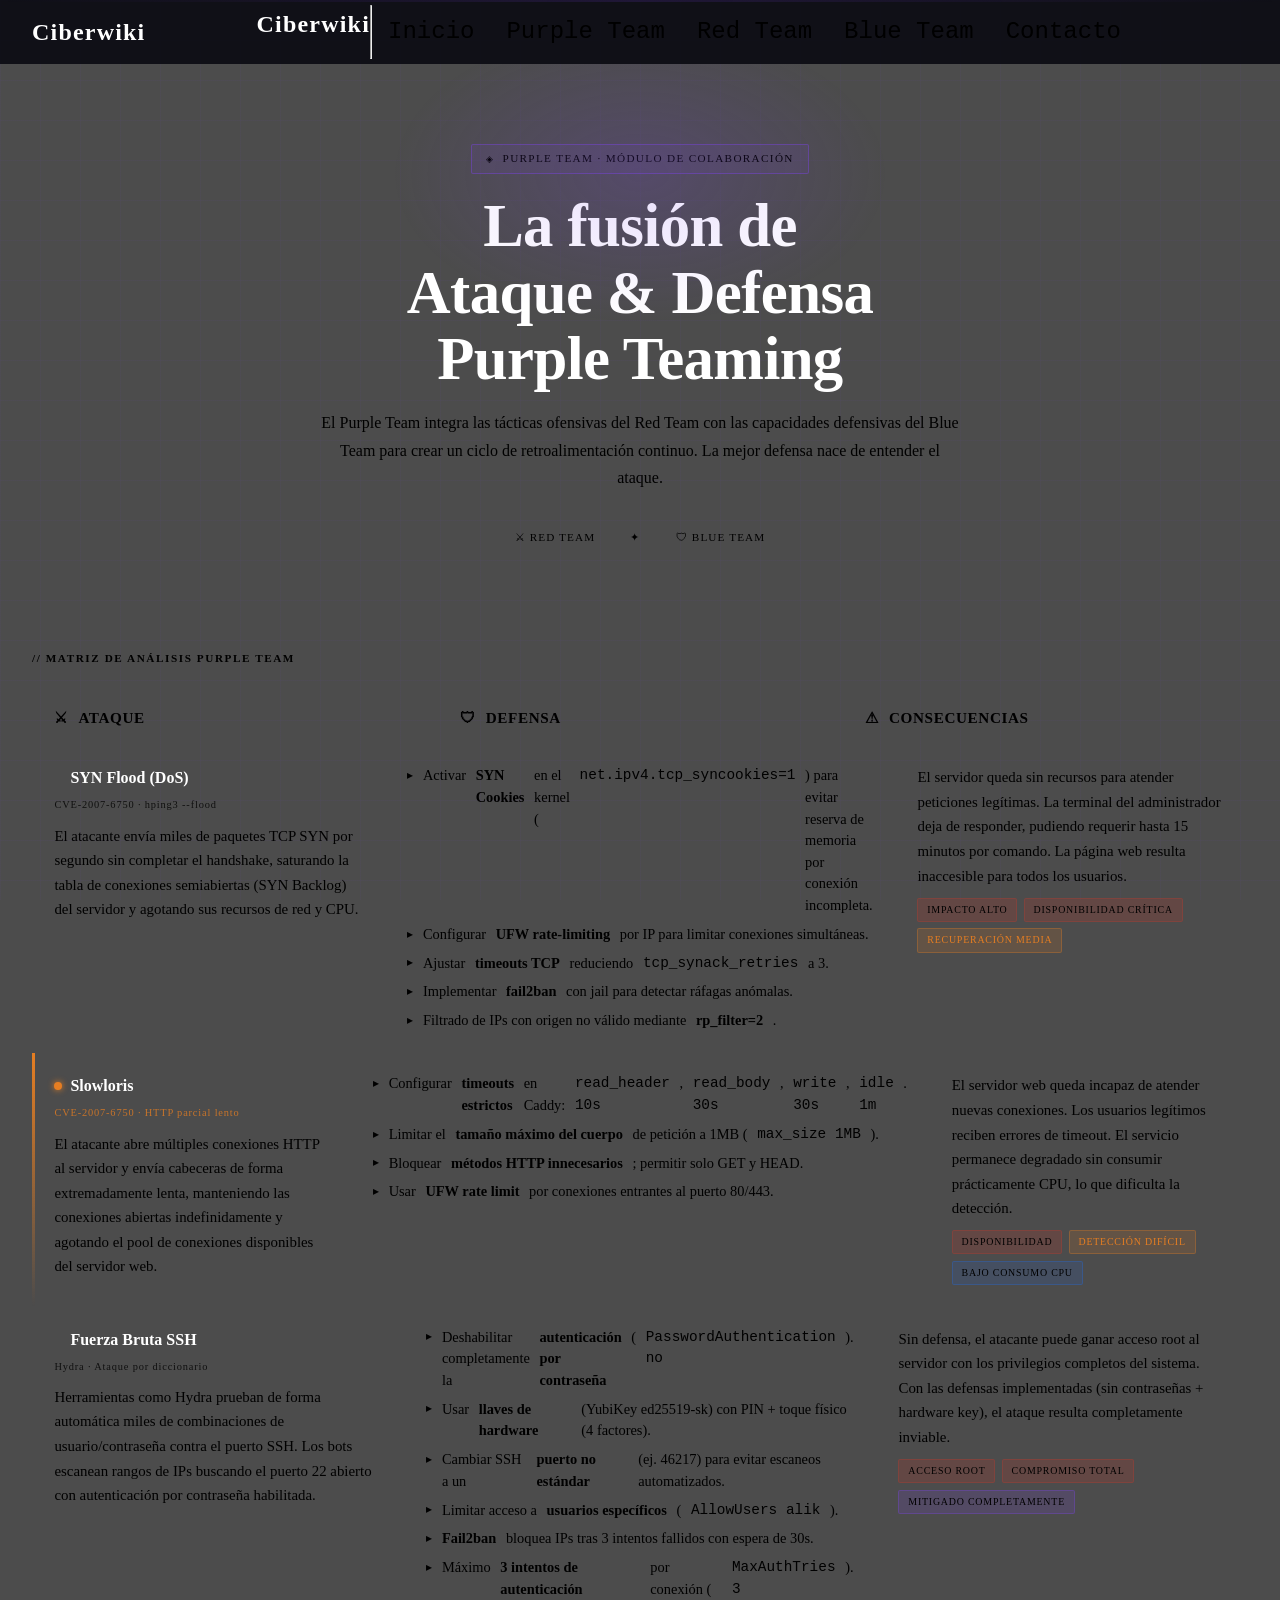
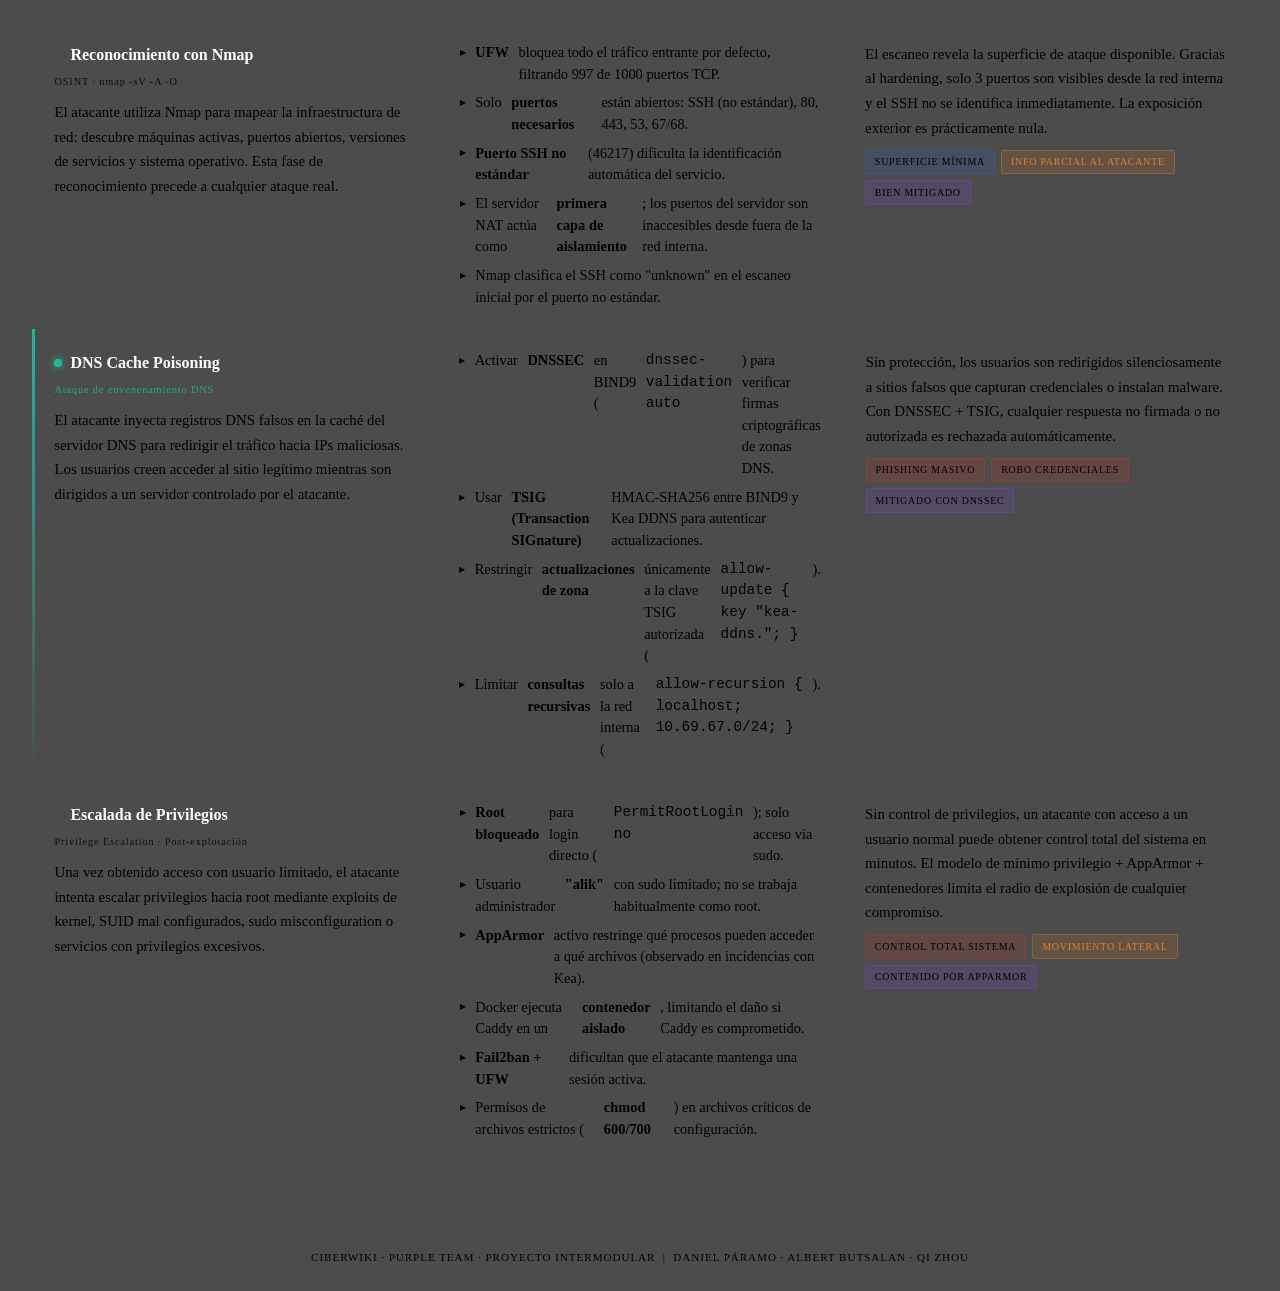
==== indice_purpleteam/index.html @ d5205fbb "Version_1_morado" ====
<!DOCTYPE html>
<html lang="en">
<head>
    <meta charset="UTF-8">
    <meta name="viewport" content="width=device-width, initial-scale=1.0">
    <link rel="stylesheet" href="stylesheet.css"> 
    <title>Purple Team</title>
</head>
<body>
 
<div class="scanline"></div>
 
<!-- HEADER -->
<header>
  <a href="#" class="logo">Ciber<span>wiki</span></a>
  <nav>
            <a href="indice2.html" class="logo">Ciberwiki</a>
            <hr>
            <ul class="navegador">
                <li class="nav"><a href="../index.html">Inicio</a></li>
                <li class="nav"><a href="../indice_purpleteam/index.html">Purple Team</a></li>
                <li class="nav"><a href="../indice_redteam/index.html">Red Team</a></li>
                <li class="nav"><a href="../indice_blueteam/indice2.html">Blue Team</a></li>
                <li class="nav"><a href="../información/index.html">Contacto</a></li>
            </ul>
        </nav>
</header>
 
<!-- HERO -->
<div class="hero">
  <div class="badge">Purple Team · Módulo de colaboración</div>
  <h1>
    La fusión de<br>
    <span class="red">Ataque</span> &amp; <span class="blue">Defensa</span><br>
    <span class="purp">Purple Teaming</span>
  </h1>
  <p class="hero-desc">
    El Purple Team integra las tácticas ofensivas del Red Team con las capacidades defensivas del Blue Team para crear un ciclo de retroalimentación continuo. La mejor defensa nace de entender el ataque.
  </p>
  <div class="fusion-bar">
    <div class="seg r">⚔ Red Team</div>
    <div class="seg plus">✦</div>
    <div class="seg b">🛡 Blue Team</div>
  </div>
</div>
 
<!-- SECTION HEAD -->
<div class="section-head">
  <h2>// Matriz de análisis Purple Team</h2>
</div>
 
<!-- TABLE -->
<div class="table-wrap">
 
  <!-- Column headers -->
  <div class="col-headers">
    <div class="col-h attack"><span class="icon">⚔</span> Ataque</div>
    <div class="col-h defense"><span class="icon">🛡</span> Defensa</div>
    <div class="col-h consq"><span class="icon">⚠</span> Consecuencias</div>
  </div>
 
  <div class="attack-block">
 
    <!-- ROW 1: SYN Flood / DoS -->
    <div class="attack-row row-1">
      <div class="cell attack-cell">
        <div class="cell-label">⚔ Ataque</div>
        <div class="attack-name"><span class="dot"></span> SYN Flood (DoS)</div>
        <div class="attack-sub">CVE-2007-6750 · hping3 --flood</div>
        <p>El atacante envía miles de paquetes TCP SYN por segundo sin completar el handshake, saturando la tabla de conexiones semiabiertas (SYN Backlog) del servidor y agotando sus recursos de red y CPU.</p>
      </div>
      <div class="cell defense-cell">
        <div class="cell-label">🛡 Defensa</div>
        <ul class="def-list">
          <li>Activar <strong>SYN Cookies</strong> en el kernel (<code>net.ipv4.tcp_syncookies=1</code>) para evitar reserva de memoria por conexión incompleta.</li>
          <li>Configurar <strong>UFW rate-limiting</strong> por IP para limitar conexiones simultáneas.</li>
          <li>Ajustar <strong>timeouts TCP</strong> reduciendo <code>tcp_synack_retries</code> a 3.</li>
          <li>Implementar <strong>fail2ban</strong> con jail para detectar ráfagas anómalas.</li>
          <li>Filtrado de IPs con origen no válido mediante <strong>rp_filter=2</strong>.</li>
        </ul>
      </div>
      <div class="cell consq-cell">
        <div class="cell-label">⚠ Consecuencias</div>
        <p>El servidor queda sin recursos para atender peticiones legítimas. La terminal del administrador deja de responder, pudiendo requerir hasta 15 minutos por comando. La página web resulta inaccesible para todos los usuarios.</p>
        <div class="tags">
          <span class="tag high">Impacto alto</span>
          <span class="tag high">Disponibilidad crítica</span>
          <span class="tag med">Recuperación media</span>
        </div>
      </div>
    </div>
 
    <!-- ROW 2: Slowloris -->
    <div class="attack-row row-2">
      <div class="cell attack-cell">
        <div class="cell-label">⚔ Ataque</div>
        <div class="attack-name"><span class="dot"></span> Slowloris</div>
        <div class="attack-sub">CVE-2007-6750 · HTTP parcial lento</div>
        <p>El atacante abre múltiples conexiones HTTP al servidor y envía cabeceras de forma extremadamente lenta, manteniendo las conexiones abiertas indefinidamente y agotando el pool de conexiones disponibles del servidor web.</p>
      </div>
      <div class="cell defense-cell">
        <div class="cell-label">🛡 Defensa</div>
        <ul class="def-list">
          <li>Configurar <strong>timeouts estrictos</strong> en Caddy: <code>read_header 10s</code>, <code>read_body 30s</code>, <code>write 30s</code>, <code>idle 1m</code>.</li>
          <li>Limitar el <strong>tamaño máximo del cuerpo</strong> de petición a 1MB (<code>max_size 1MB</code>).</li>
          <li>Bloquear <strong>métodos HTTP innecesarios</strong>; permitir solo GET y HEAD.</li>
          <li>Usar <strong>UFW rate limit</strong> por conexiones entrantes al puerto 80/443.</li>
        </ul>
      </div>
      <div class="cell consq-cell">
        <div class="cell-label">⚠ Consecuencias</div>
        <p>El servidor web queda incapaz de atender nuevas conexiones. Los usuarios legítimos reciben errores de timeout. El servicio permanece degradado sin consumir prácticamente CPU, lo que dificulta la detección.</p>
        <div class="tags">
          <span class="tag high">Disponibilidad</span>
          <span class="tag med">Detección difícil</span>
          <span class="tag low">Bajo consumo CPU</span>
        </div>
      </div>
    </div>
 
    <!-- ROW 3: Fuerza Bruta SSH -->
    <div class="attack-row row-3">
      <div class="cell attack-cell">
        <div class="cell-label">⚔ Ataque</div>
        <div class="attack-name"><span class="dot"></span> Fuerza Bruta SSH</div>
        <div class="attack-sub">Hydra · Ataque por diccionario</div>
        <p>Herramientas como Hydra prueban de forma automática miles de combinaciones de usuario/contraseña contra el puerto SSH. Los bots escanean rangos de IPs buscando el puerto 22 abierto con autenticación por contraseña habilitada.</p>
      </div>
      <div class="cell defense-cell">
        <div class="cell-label">🛡 Defensa</div>
        <ul class="def-list">
          <li>Deshabilitar completamente la <strong>autenticación por contraseña</strong> (<code>PasswordAuthentication no</code>).</li>
          <li>Usar <strong>llaves de hardware</strong> (YubiKey ed25519-sk) con PIN + toque físico (4 factores).</li>
          <li>Cambiar SSH a un <strong>puerto no estándar</strong> (ej. 46217) para evitar escaneos automatizados.</li>
          <li>Limitar acceso a <strong>usuarios específicos</strong> (<code>AllowUsers alik</code>).</li>
          <li><strong>Fail2ban</strong> bloquea IPs tras 3 intentos fallidos con espera de 30s.</li>
          <li>Máximo <strong>3 intentos de autenticación</strong> por conexión (<code>MaxAuthTries 3</code>).</li>
        </ul>
      </div>
      <div class="cell consq-cell">
        <div class="cell-label">⚠ Consecuencias</div>
        <p>Sin defensa, el atacante puede ganar acceso root al servidor con los privilegios completos del sistema. Con las defensas implementadas (sin contraseñas + hardware key), el ataque resulta completamente inviable.</p>
        <div class="tags">
          <span class="tag high">Acceso root</span>
          <span class="tag high">Compromiso total</span>
          <span class="tag purple">Mitigado completamente</span>
        </div>
      </div>
    </div>
 
    <!-- ROW 4: Escaneo de puertos / Reconocimiento -->
    <div class="attack-row row-4">
      <div class="cell attack-cell">
        <div class="cell-label">⚔ Ataque</div>
        <div class="attack-name"><span class="dot"></span> Reconocimiento con Nmap</div>
        <div class="attack-sub">OSINT · nmap -sV -A -O</div>
        <p>El atacante utiliza Nmap para mapear la infraestructura de red: descubre máquinas activas, puertos abiertos, versiones de servicios y sistema operativo. Esta fase de reconocimiento precede a cualquier ataque real.</p>
      </div>
      <div class="cell defense-cell">
        <div class="cell-label">🛡 Defensa</div>
        <ul class="def-list">
          <li><strong>UFW</strong> bloquea todo el tráfico entrante por defecto, filtrando 997 de 1000 puertos TCP.</li>
          <li>Solo <strong>puertos necesarios</strong> están abiertos: SSH (no estándar), 80, 443, 53, 67/68.</li>
          <li><strong>Puerto SSH no estándar</strong> (46217) dificulta la identificación automática del servicio.</li>
          <li>El servidor NAT actúa como <strong>primera capa de aislamiento</strong>; los puertos del servidor son inaccesibles desde fuera de la red interna.</li>
          <li>Nmap clasifica el SSH como "unknown" en el escaneo inicial por el puerto no estándar.</li>
        </ul>
      </div>
      <div class="cell consq-cell">
        <div class="cell-label">⚠ Consecuencias</div>
        <p>El escaneo revela la superficie de ataque disponible. Gracias al hardening, solo 3 puertos son visibles desde la red interna y el SSH no se identifica inmediatamente. La exposición exterior es prácticamente nula.</p>
        <div class="tags">
          <span class="tag low">Superficie mínima</span>
          <span class="tag med">Info parcial al atacante</span>
          <span class="tag purple">Bien mitigado</span>
        </div>
      </div>
    </div>
 
    <!-- ROW 5: DNS Cache Poisoning -->
    <div class="attack-row row-5">
      <div class="cell attack-cell">
        <div class="cell-label">⚔ Ataque</div>
        <div class="attack-name"><span class="dot"></span> DNS Cache Poisoning</div>
        <div class="attack-sub">Ataque de envenenamiento DNS</div>
        <p>El atacante inyecta registros DNS falsos en la caché del servidor DNS para redirigir el tráfico hacia IPs maliciosas. Los usuarios creen acceder al sitio legítimo mientras son dirigidos a un servidor controlado por el atacante.</p>
      </div>
      <div class="cell defense-cell">
        <div class="cell-label">🛡 Defensa</div>
        <ul class="def-list">
          <li>Activar <strong>DNSSEC</strong> en BIND9 (<code>dnssec-validation auto</code>) para verificar firmas criptográficas de zonas DNS.</li>
          <li>Usar <strong>TSIG (Transaction SIGnature)</strong> HMAC-SHA256 entre BIND9 y Kea DDNS para autenticar actualizaciones.</li>
          <li>Restringir <strong>actualizaciones de zona</strong> únicamente a la clave TSIG autorizada (<code>allow-update { key "kea-ddns."; }</code>).</li>
          <li>Limitar <strong>consultas recursivas</strong> solo a la red interna (<code>allow-recursion { localhost; 10.69.67.0/24; }</code>).</li>
        </ul>
      </div>
      <div class="cell consq-cell">
        <div class="cell-label">⚠ Consecuencias</div>
        <p>Sin protección, los usuarios son redirigidos silenciosamente a sitios falsos que capturan credenciales o instalan malware. Con DNSSEC + TSIG, cualquier respuesta no firmada o no autorizada es rechazada automáticamente.</p>
        <div class="tags">
          <span class="tag high">Phishing masivo</span>
          <span class="tag high">Robo credenciales</span>
          <span class="tag purple">Mitigado con DNSSEC</span>
        </div>
      </div>
    </div>
 
    <!-- ROW 6: Escalada de privilegios -->
    <div class="attack-row row-6">
      <div class="cell attack-cell">
        <div class="cell-label">⚔ Ataque</div>
        <div class="attack-name"><span class="dot"></span> Escalada de Privilegios</div>
        <div class="attack-sub">Privilege Escalation · Post-explotación</div>
        <p>Una vez obtenido acceso con usuario limitado, el atacante intenta escalar privilegios hacia root mediante exploits de kernel, SUID mal configurados, sudo misconfiguration o servicios con privilegios excesivos.</p>
      </div>
      <div class="cell defense-cell">
        <div class="cell-label">🛡 Defensa</div>
        <ul class="def-list">
          <li><strong>Root bloqueado</strong> para login directo (<code>PermitRootLogin no</code>); solo acceso vía sudo.</li>
          <li>Usuario administrador <strong>"alik"</strong> con sudo limitado; no se trabaja habitualmente como root.</li>
          <li><strong>AppArmor</strong> activo restringe qué procesos pueden acceder a qué archivos (observado en incidencias con Kea).</li>
          <li>Docker ejecuta Caddy en un <strong>contenedor aislado</strong>, limitando el daño si Caddy es comprometido.</li>
          <li><strong>Fail2ban + UFW</strong> dificultan que el atacante mantenga una sesión activa.</li>
          <li>Permisos de archivos estrictos (<strong>chmod 600/700</strong>) en archivos críticos de configuración.</li>
        </ul>
      </div>
      <div class="cell consq-cell">
        <div class="cell-label">⚠ Consecuencias</div>
        <p>Sin control de privilegios, un atacante con acceso a un usuario normal puede obtener control total del sistema en minutos. El modelo de mínimo privilegio + AppArmor + contenedores limita el radio de explosión de cualquier compromiso.</p>
        <div class="tags">
          <span class="tag high">Control total sistema</span>
          <span class="tag med">Movimiento lateral</span>
          <span class="tag purple">Contenido por AppArmor</span>
        </div>
      </div>
    </div>
 
  </div><!-- /.attack-block -->
</div><!-- /.table-wrap -->
 

<!-- FOOTER -->
<footer>
  <span>CiberWiki</span> · Purple Team · Proyecto Intermodular &nbsp;|&nbsp; Daniel Páramo · Albert Butsalan · Qi Zhou
</footer>
 
</body>
</html>
---- indice_purpleteam/stylesheet.css ----
*, *::before, *::after { box-sizing: border-box; margin: 0; padding: 0; }
 
  body {
    background: rgba(0, 0, 0, 0.7);
    color: var(--text);
    font-family: var(--body);
    font-size: 15px;
    line-height: 1.6;
    min-height: 100vh;
    overflow-x: hidden;
  }
 
  /* ── GRID BACKGROUND ── */
  body::before {
    content: '';
    position: fixed;
    inset: 0;
    background-image:
      linear-gradient(rgba(126,67,239,0.04) 1px, transparent 1px),
      linear-gradient(90deg, rgba(126,67,239,0.04) 1px, transparent 1px);
    background-size: 40px 40px;
    pointer-events: none;
    z-index: 0;
  }
 
  /* ── HEADER ── */
  header {
    position: relative;
    z-index: 10;
    padding: 0 2rem;
    background: rgba(10,10,18,0.9);
    border-bottom: 1px solid var(--border);
    display: flex;
    align-items: center;
    justify-content: space-between;
    height: 64px;
  }
  .logo {
    font-family: var(--title);
    font-weight: 900;
    font-size: 1.5rem;
    letter-spacing: 0.05em;
    color: #fff;
    text-decoration: none;
  }
  .logo span { color: var(--purple); }

  .hero {
    position: relative;
    z-index: 1;
    text-align: center;
    padding: 5rem 2rem 3rem;
    overflow: hidden;
  }
  .hero::before {
    content: '';
    position: absolute;
    top: -40px; left: 50%;
    transform: translateX(-50%);
    width: 500px; height: 300px;
    background: radial-gradient(ellipse, rgba(126,67,239,0.18) 0%, transparent 70%);
    pointer-events: none;
  }
  .badge {
    display: inline-flex;
    align-items: center;
    gap: .5rem;
    font-family: var(--mono);
    font-size: 0.7rem;
    letter-spacing: .12em;
    color: var(--purple-light);
    border: 1px solid rgba(126,67,239,0.4);
    background: rgba(126,67,239,0.08);
    padding: .3rem .9rem;
    border-radius: 2px;
    margin-bottom: 1.2rem;
    text-transform: uppercase;
  }
  .badge::before { content: '◈'; font-size: .8em; }
  nav {
    display: flex;
    justify-content: space-between;
    padding: 1rem 2rem;
    max-width: 1200px;
    margin: 0 auto;
}

.nav {
    padding: 0.5rem 1rem;
    border-radius: 8px;
    transition: all 0.3s ease;
}
.nav a {
    font-family: "Anonymous Pro", monospace;
}

.nav:hover {
    background: rgba(101, 101, 255, 0.1);
    transform: translateY(-2px);
    box-shadow: 0 4px 12px rgba(62, 48, 142, 0.2);
}
.navegador {
    display: flex;
    list-style: none;
}

.navegador a {
    text-decoration: none;
    color: rgb(0, 0, 0);
    font-size: 1.5rem;
    transition: all 0.3s ease;
    position: relative;
}

.navegador a::after {
    content: "";
    position: absolute;
    bottom: -5px;
    left: 0;
    width: 0;
    height: 2px;
    background: linear-gradient(90deg, rgb(102, 0, 255), #7a5cff);
    transition: width 0.3s ease;
}

.navegador a:hover::after {
    width: 100%;
}

.navegador a:hover {
    color: rgb(102, 0, 255);
}

  h1 {
    font-family: var(--title);
    font-weight: 900;
    font-size: clamp(2.2rem, 5vw, 3.8rem);
    line-height: 1.1;
    letter-spacing: -0.01em;
    color: #fff;
    margin-bottom: 1rem;
  }

  .hero-desc {
    max-width: 640px;
    margin: 0 auto 2rem;
    color: var(--text-dim);
    font-size: 1rem;
    line-height: 1.7;
  }

  .fusion-bar {
    display: inline-flex;
    align-items: center;
    gap: 0;
    border-radius: 4px;
    overflow: hidden;
    border: 1px solid var(--border);
    margin-bottom: 3rem;
  }
  .fusion-bar .seg {
    padding: .4rem 1.1rem;
    font-family: var(--mono);
    font-size: .7rem;
    letter-spacing: .1em;
    text-transform: uppercase;
  }

  .section-head {
    position: relative;
    z-index: 1;
    max-width: 1300px;
    margin: 0 auto 1.5rem;
    padding: 0 2rem;
    display: flex;
    align-items: center;
    gap: 1rem;
  }
  .section-head h2 {
    font-family: var(--mono);
    font-size: .7rem;
    letter-spacing: .14em;
    text-transform: uppercase;
    color: var(--purple-light);
  }
  .section-head::after {
    content: '';
    flex: 1;
    height: 1px;
    background: var(--border);
  }
 

  .table-wrap {
    position: relative;
    z-index: 1;
    max-width: 1300px;
    margin: 0 auto 4rem;
    padding: 0 2rem;
  }
 
  .col-headers {
    display: grid;
    grid-template-columns: 1fr 1fr 1fr;
    gap: 0;
    margin-bottom: 0;
    border-radius: 6px 6px 0 0;
    overflow: hidden;
    border: 1px solid var(--border);
    border-bottom: none;
  }
  .col-h {
    padding: .9rem 1.4rem;
    display: flex;
    align-items: center;
    gap: .65rem;
    font-family: var(--title);
    font-weight: 700;
    font-size: .95rem;
    letter-spacing: .04em;
    text-transform: uppercase;
  }

  .attack-block {
    border: 1px solid var(--border);
    border-radius: 0 0 6px 6px;
    overflow: hidden;
  }
  .attack-row {
    display: grid;
    grid-template-columns: 1fr 1fr 1fr;
    gap: 0;
    border-bottom: 1px solid var(--border);
    transition: background .2s;
    position: relative;
  }
  .attack-row:last-child { border-bottom: none; }
  .attack-row:hover { background: rgba(126,67,239,0.05); }
  .attack-row::before {
    content: '';
    position: absolute;
    left: 0; top: 0; bottom: 0;
    width: 3px;
  }
  .attack-row.row-1::before { background: linear-gradient(to bottom, var(--red-glow), transparent); }
  .attack-row.row-2::before { background: linear-gradient(to bottom, #e67e22, transparent); }
  .attack-row.row-3::before { background: linear-gradient(to bottom, var(--purple-light), transparent); }
  .attack-row.row-4::before { background: linear-gradient(to bottom, var(--blue-glow), transparent); }
  .attack-row.row-5::before { background: linear-gradient(to bottom, #1abc9c, transparent); }
  .attack-row.row-6::before { background: linear-gradient(to bottom, var(--red-glow), transparent); }
 
  .cell {
    padding: 1.3rem 1.4rem;
    border-right: 1px solid var(--border);
    vertical-align: top;
  }
  .cell:last-child { border-right: none; }
  .cell-label {
    font-family: var(--mono);
    font-size: .65rem;
    letter-spacing: .12em;
    text-transform: uppercase;
    margin-bottom: .5rem;
    display: none; /* shown on mobile */
  }
  .cell.attack-cell  .cell-label { color: var(--red-glow); }
  .cell.defense-cell .cell-label { color: var(--blue-glow); }
  .cell.consq-cell   .cell-label { color: var(--purple-light); }
 
  /* attack name tag */
  .attack-name {
    font-family: var(--title);
    font-weight: 700;
    font-size: 1rem;
    color: #fff;
    margin-bottom: .4rem;
    display: flex;
    align-items: center;
    gap: .5rem;
  }
  .attack-name .dot {
    width: 8px; height: 8px;
    border-radius: 50%;
    flex-shrink: 0;
  }
  .attack-cell  .dot { background: var(--red-glow); box-shadow: 0 0 6px var(--red-glow); }
  .attack-row.row-2 .attack-cell .dot { background: #e67e22; box-shadow: 0 0 6px #e67e22; }
  .attack-row.row-3 .attack-cell .dot { background: var(--purple-light); box-shadow: 0 0 6px var(--purple-light); }
  .attack-row.row-4 .attack-cell .dot { background: var(--blue-glow); box-shadow: 0 0 6px var(--blue-glow); }
  .attack-row.row-5 .attack-cell .dot { background: #1abc9c; box-shadow: 0 0 6px #1abc9c; }
  .attack-row.row-6 .attack-cell .dot { background: var(--red-glow); box-shadow: 0 0 6px var(--red-glow); }
 
  .attack-sub {
    font-family: var(--mono);
    font-size: .65rem;
    letter-spacing: .08em;
    color: var(--red-glow);
    margin-bottom: .6rem;
    opacity: .8;
  }
  .attack-row.row-2 .attack-sub { color: #e67e22; }
  .attack-row.row-3 .attack-sub { color: var(--purple-light); }
  .attack-row.row-4 .attack-sub { color: var(--blue-glow); }
  .attack-row.row-5 .attack-sub { color: #1abc9c; }
  .attack-row.row-6 .attack-sub { color: var(--red-glow); }
 
  .cell p { color: var(--text-dim); font-size: .93rem; line-height: 1.65; }
 
  /* defense items */
  .def-list { list-style: none; padding: 0; margin: 0; display: flex; flex-direction: column; gap: .45rem; }
  .def-list li {
    display: flex;
    align-items: flex-start;
    gap: .6rem;
    color: var(--text-dim);
    font-size: .9rem;
    line-height: 1.5;
  }
  .def-list li::before {
    content: '▸';
    color: var(--blue-glow);
    font-size: .8em;
    flex-shrink: 0;
    margin-top: .15em;
  }
 
  /* consequence tags */
  .tags { display: flex; flex-wrap: wrap; gap: .4rem; margin-top: .6rem; }
  .tag {
    font-family: var(--mono);
    font-size: .62rem;
    letter-spacing: .08em;
    padding: .2rem .55rem;
    border-radius: 2px;
    text-transform: uppercase;
  }
  .tag.high   { background: rgba(192,57,43,0.2); color: var(--red-glow); border: 1px solid rgba(192,57,43,0.3); }
  .tag.med    { background: rgba(230,126,34,0.15); color: #e67e22; border: 1px solid rgba(230,126,34,0.3); }
  .tag.low    { background: rgba(26,111,255,0.12); color: var(--blue-glow); border: 1px solid rgba(26,111,255,0.25); }
  .tag.purple { background: rgba(126,67,239,0.15); color: var(--purple-light); border: 1px solid rgba(126,67,239,0.3); }
 
  /* ── LEGEND ── */
  .legend {
    position: relative; z-index: 1;
    max-width: 1300px;
    margin: -2rem auto 4rem;
    padding: 0 2rem;
    display: flex;
    gap: 1.5rem;
    flex-wrap: wrap;
  }
  .leg-item { display: flex; align-items: center; gap: .5rem; font-family: var(--mono); font-size: .67rem; letter-spacing: .08em; color: var(--text-dim); text-transform: uppercase; }
  .leg-dot { width: 10px; height: 10px; border-radius: 50%; }
 
  /* ── FOOTER ── */
  footer {
    position: relative; z-index: 1;
    border-top: 1px solid var(--border);
    padding: 1.5rem 2rem;
    text-align: center;
    font-family: var(--mono);
    font-size: .7rem;
    letter-spacing: .08em;
    color: var(--text-dim);
    text-transform: uppercase;
  }
  footer span { color: var(--purple-light); }
 
  /* ── RESPONSIVE ── */
  @media (max-width: 800px) {
    .col-headers { display: none; }
    .col-h { display: none; }
    .attack-block { border-radius: 6px; }
    .attack-row {
      grid-template-columns: 1fr;
      gap: 0;
    }
    .cell {
      border-right: none;
      border-bottom: 1px solid var(--border);
      padding: 1rem 1.2rem;
    }
    .cell:last-child { border-bottom: none; }
    .cell-label { display: block; }
    nav { display: none; }
  }
 
  /* ── ANIMATIONS ── */
  @keyframes fadeUp {
    from { opacity: 0; transform: translateY(18px); }
    to   { opacity: 1; transform: translateY(0); }
  }
  .hero, .table-wrap, .section-head {
    animation: fadeUp .6s ease both;
  }
  .table-wrap { animation-delay: .15s; }
 
  /* scan line effect */
  @keyframes scan {
    from { transform: translateY(-100%); }
    to   { transform: translateY(100vh); }
  }
  .scanline {
    position: fixed;
    top: 0; left: 0; right: 0;
    height: 2px;
    background: linear-gradient(to right, transparent, rgba(126,67,239,0.15), transparent);
    animation: scan 6s linear infinite;
    pointer-events: none;
    z-index: 999;
  }
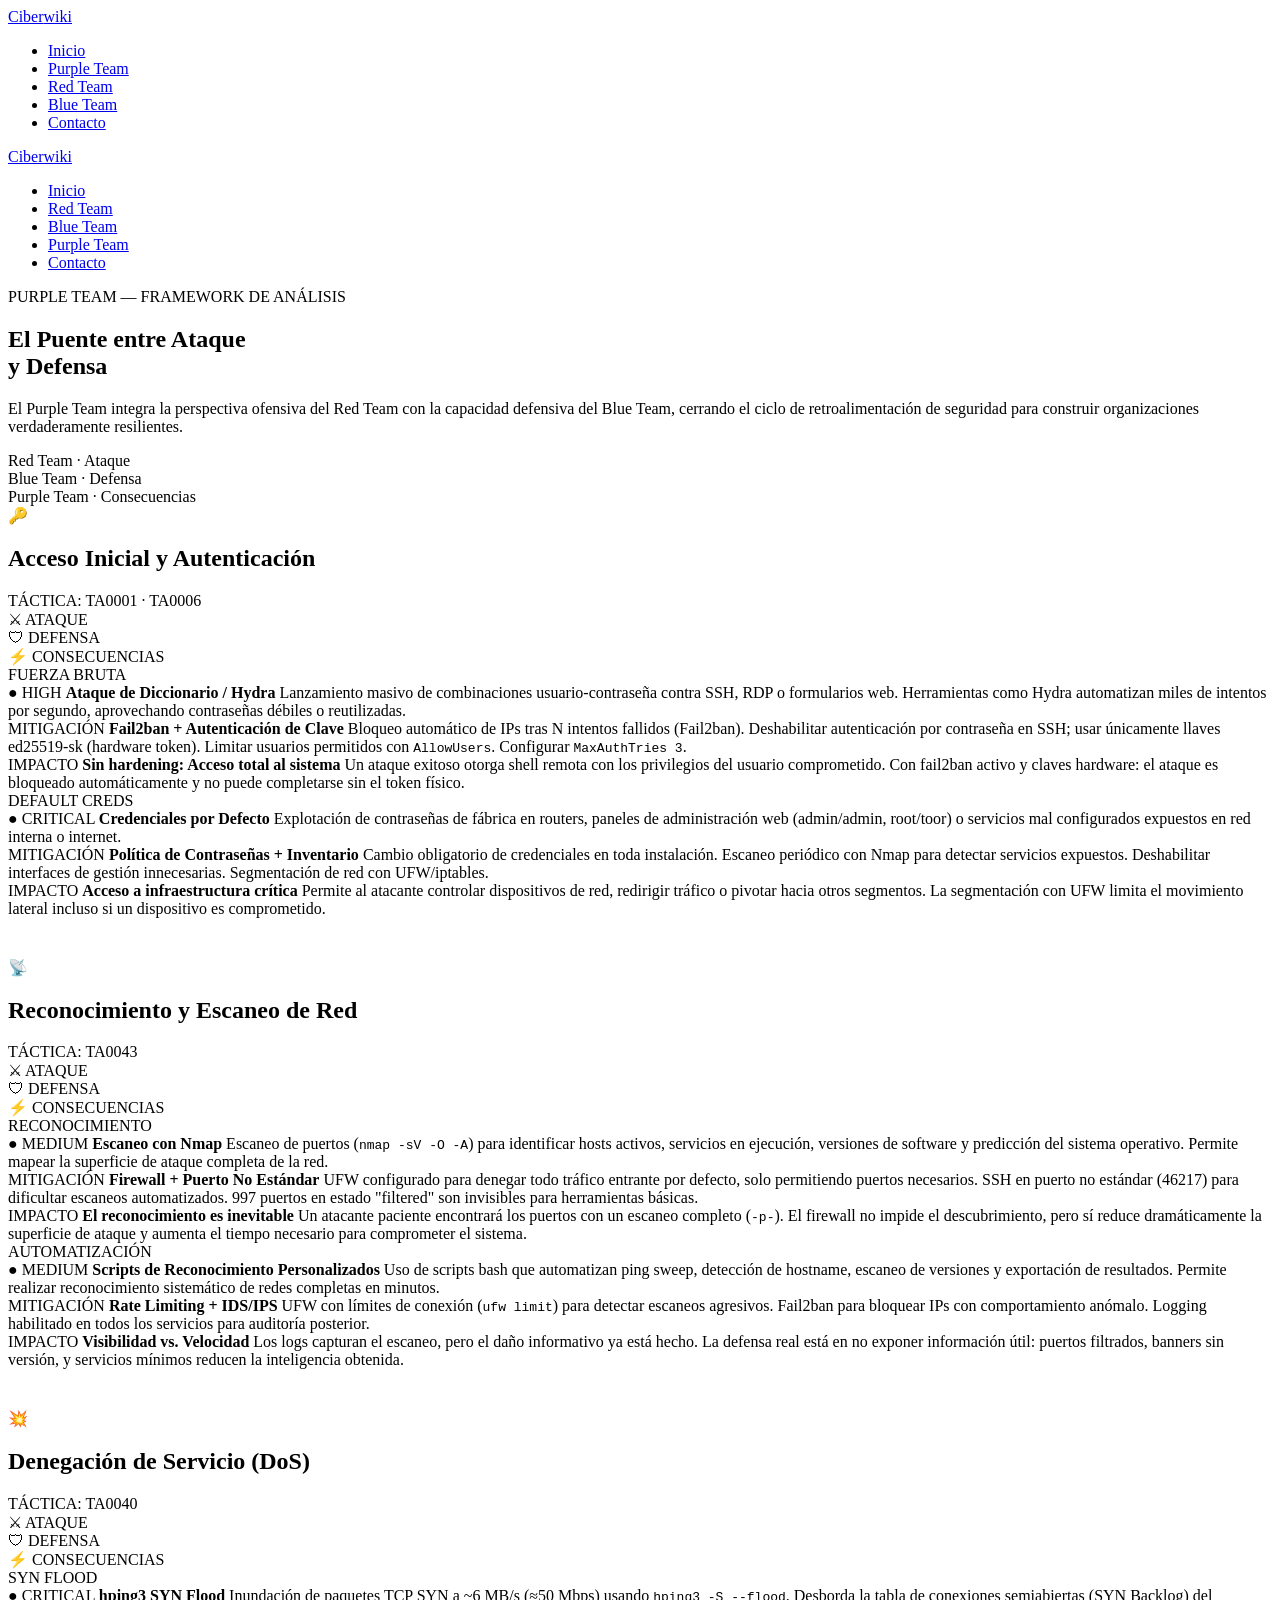
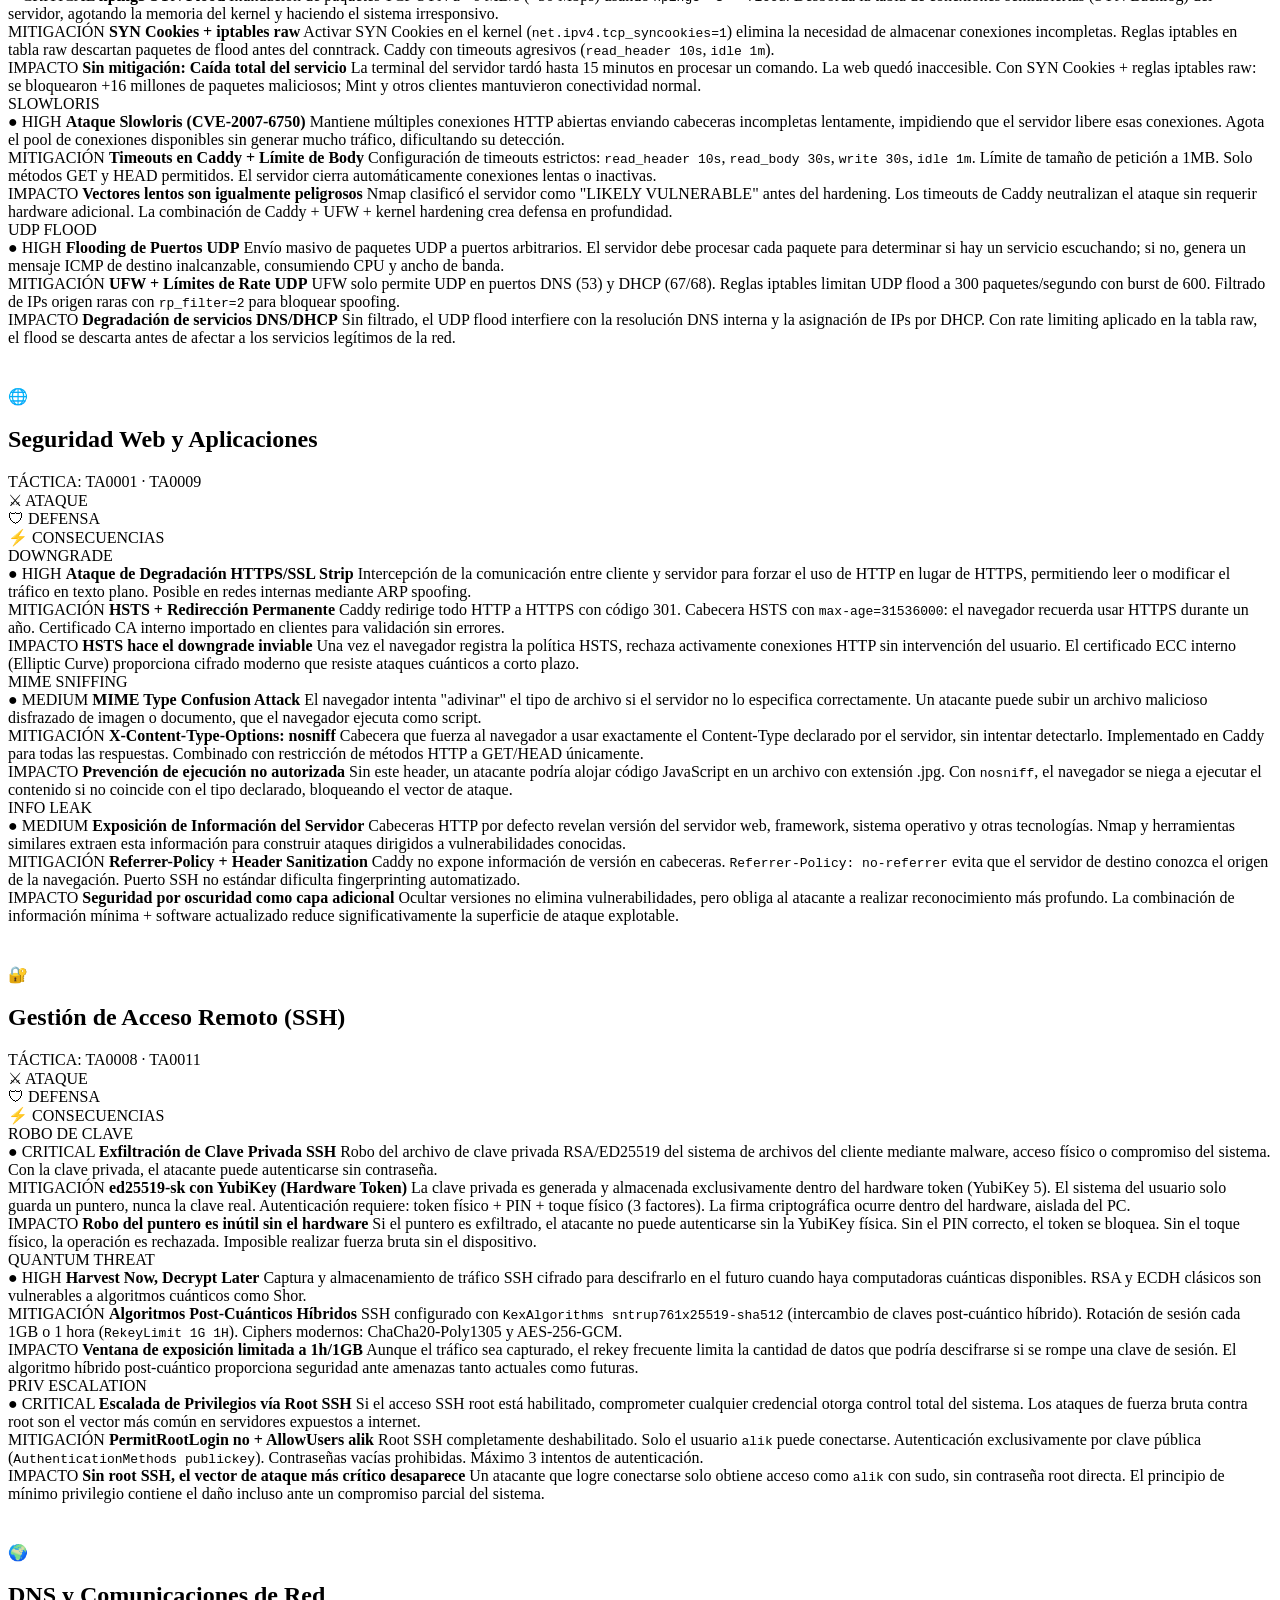
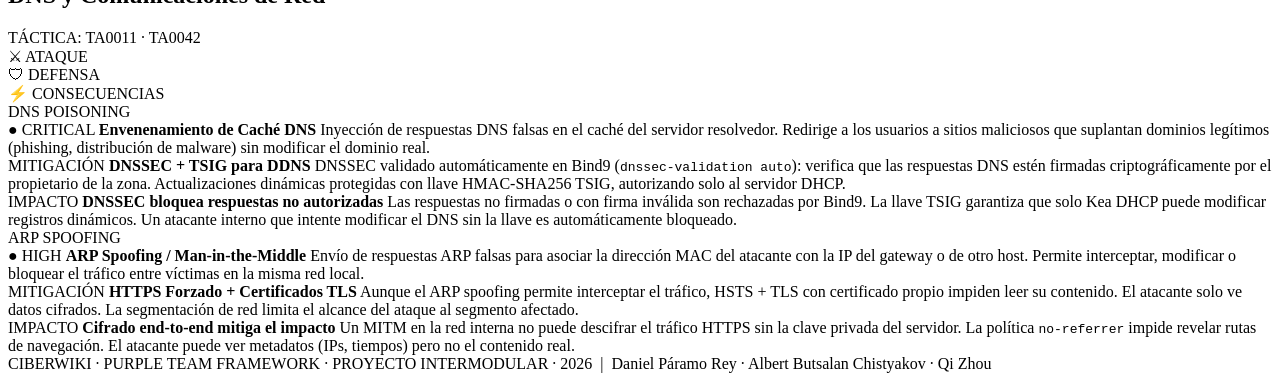
==== commit e6f1ec6d: "Versión_1.2_Morado" ====
--- a/indice_purpleteam/index.html
+++ b/indice_purpleteam/index.html
@@ -8,16 +8,11 @@
 </head>
 <body>
  
-<div class="scanline"></div>
- 
-<!-- HEADER -->
 <header>
-  <a href="#" class="logo">Ciber<span>wiki</span></a>
-  <nav>
-            <a href="indice2.html" class="logo">Ciberwiki</a>
-            <hr>
+  <a href="./index.html" class="logo">Ciber<span>wiki</span></a>
+          <nav>
             <ul class="navegador">
-                <li class="nav"><a href="../index.html">Inicio</a></li>
+                <li class="nav"><a href="index.html">Inicio</a></li>
                 <li class="nav"><a href="../indice_purpleteam/index.html">Purple Team</a></li>
                 <li class="nav"><a href="../indice_redteam/index.html">Red Team</a></li>
                 <li class="nav"><a href="../indice_blueteam/indice2.html">Blue Team</a></li>
@@ -25,224 +20,392 @@
             </ul>
         </nav>
 </header>
- 
-<!-- HERO -->
-<div class="hero">
-  <div class="badge">Purple Team · Módulo de colaboración</div>
-  <h1>
-    La fusión de<br>
-    <span class="red">Ataque</span> &amp; <span class="blue">Defensa</span><br>
-    <span class="purp">Purple Teaming</span>
-  </h1>
-  <p class="hero-desc">
-    El Purple Team integra las tácticas ofensivas del Red Team con las capacidades defensivas del Blue Team para crear un ciclo de retroalimentación continuo. La mejor defensa nace de entender el ataque.
-  </p>
-  <div class="fusion-bar">
-    <div class="seg r">⚔ Red Team</div>
-    <div class="seg plus">✦</div>
-    <div class="seg b">🛡 Blue Team</div>
+
+  <!-- NAV -->
+  <nav>
+    <a class="nav-brand" href="#">Ciberwiki</a>
+    <ul class="nav-links">
+      <li><a href="#">Inicio</a></li>
+      <li><a href="#">Red Team</a></li>
+      <li><a href="#">Blue Team</a></li>
+      <li><a href="#" class="active">Purple Team</a></li>
+      <li><a href="#">Contacto</a></li>
+    </ul>
+  </nav>
+
+  <!-- HERO -->
+  <section class="hero">
+    <div class="hero-badge">PURPLE TEAM — FRAMEWORK DE ANÁLISIS</div>
+    <h1>El Puente entre Ataque<br>y Defensa</h1>
+    <p>El Purple Team integra la perspectiva ofensiva del Red Team con la capacidad defensiva del Blue Team, cerrando el ciclo de retroalimentación de seguridad para construir organizaciones verdaderamente resilientes.</p>
+  </section>
+
+  <!-- LEYENDA -->
+  <div class="legend">
+    <div class="legend-item"><div class="legend-dot dot-red"></div>Red Team · Ataque</div>
+    <div class="legend-item"><div class="legend-dot dot-blue"></div>Blue Team · Defensa</div>
+    <div class="legend-item"><div class="legend-dot dot-purp"></div>Purple Team · Consecuencias</div>
   </div>
-</div>
- 
-<!-- SECTION HEAD -->
-<div class="section-head">
-  <h2>// Matriz de análisis Purple Team</h2>
-</div>
- 
-<!-- TABLE -->
-<div class="table-wrap">
- 
-  <!-- Column headers -->
-  <div class="col-headers">
-    <div class="col-h attack"><span class="icon">⚔</span> Ataque</div>
-    <div class="col-h defense"><span class="icon">🛡</span> Defensa</div>
-    <div class="col-h consq"><span class="icon">⚠</span> Consecuencias</div>
-  </div>
- 
-  <div class="attack-block">
- 
-    <!-- ROW 1: SYN Flood / DoS -->
-    <div class="attack-row row-1">
-      <div class="cell attack-cell">
-        <div class="cell-label">⚔ Ataque</div>
-        <div class="attack-name"><span class="dot"></span> SYN Flood (DoS)</div>
-        <div class="attack-sub">CVE-2007-6750 · hping3 --flood</div>
-        <p>El atacante envía miles de paquetes TCP SYN por segundo sin completar el handshake, saturando la tabla de conexiones semiabiertas (SYN Backlog) del servidor y agotando sus recursos de red y CPU.</p>
-      </div>
-      <div class="cell defense-cell">
-        <div class="cell-label">🛡 Defensa</div>
-        <ul class="def-list">
-          <li>Activar <strong>SYN Cookies</strong> en el kernel (<code>net.ipv4.tcp_syncookies=1</code>) para evitar reserva de memoria por conexión incompleta.</li>
-          <li>Configurar <strong>UFW rate-limiting</strong> por IP para limitar conexiones simultáneas.</li>
-          <li>Ajustar <strong>timeouts TCP</strong> reduciendo <code>tcp_synack_retries</code> a 3.</li>
-          <li>Implementar <strong>fail2ban</strong> con jail para detectar ráfagas anómalas.</li>
-          <li>Filtrado de IPs con origen no válido mediante <strong>rp_filter=2</strong>.</li>
-        </ul>
-      </div>
-      <div class="cell consq-cell">
-        <div class="cell-label">⚠ Consecuencias</div>
-        <p>El servidor queda sin recursos para atender peticiones legítimas. La terminal del administrador deja de responder, pudiendo requerir hasta 15 minutos por comando. La página web resulta inaccesible para todos los usuarios.</p>
-        <div class="tags">
-          <span class="tag high">Impacto alto</span>
-          <span class="tag high">Disponibilidad crítica</span>
-          <span class="tag med">Recuperación media</span>
-        </div>
-      </div>
-    </div>
- 
-    <!-- ROW 2: Slowloris -->
-    <div class="attack-row row-2">
-      <div class="cell attack-cell">
-        <div class="cell-label">⚔ Ataque</div>
-        <div class="attack-name"><span class="dot"></span> Slowloris</div>
-        <div class="attack-sub">CVE-2007-6750 · HTTP parcial lento</div>
-        <p>El atacante abre múltiples conexiones HTTP al servidor y envía cabeceras de forma extremadamente lenta, manteniendo las conexiones abiertas indefinidamente y agotando el pool de conexiones disponibles del servidor web.</p>
-      </div>
-      <div class="cell defense-cell">
-        <div class="cell-label">🛡 Defensa</div>
-        <ul class="def-list">
-          <li>Configurar <strong>timeouts estrictos</strong> en Caddy: <code>read_header 10s</code>, <code>read_body 30s</code>, <code>write 30s</code>, <code>idle 1m</code>.</li>
-          <li>Limitar el <strong>tamaño máximo del cuerpo</strong> de petición a 1MB (<code>max_size 1MB</code>).</li>
-          <li>Bloquear <strong>métodos HTTP innecesarios</strong>; permitir solo GET y HEAD.</li>
-          <li>Usar <strong>UFW rate limit</strong> por conexiones entrantes al puerto 80/443.</li>
-        </ul>
-      </div>
-      <div class="cell consq-cell">
-        <div class="cell-label">⚠ Consecuencias</div>
-        <p>El servidor web queda incapaz de atender nuevas conexiones. Los usuarios legítimos reciben errores de timeout. El servicio permanece degradado sin consumir prácticamente CPU, lo que dificulta la detección.</p>
-        <div class="tags">
-          <span class="tag high">Disponibilidad</span>
-          <span class="tag med">Detección difícil</span>
-          <span class="tag low">Bajo consumo CPU</span>
-        </div>
-      </div>
-    </div>
- 
-    <!-- ROW 3: Fuerza Bruta SSH -->
-    <div class="attack-row row-3">
-      <div class="cell attack-cell">
-        <div class="cell-label">⚔ Ataque</div>
-        <div class="attack-name"><span class="dot"></span> Fuerza Bruta SSH</div>
-        <div class="attack-sub">Hydra · Ataque por diccionario</div>
-        <p>Herramientas como Hydra prueban de forma automática miles de combinaciones de usuario/contraseña contra el puerto SSH. Los bots escanean rangos de IPs buscando el puerto 22 abierto con autenticación por contraseña habilitada.</p>
-      </div>
-      <div class="cell defense-cell">
-        <div class="cell-label">🛡 Defensa</div>
-        <ul class="def-list">
-          <li>Deshabilitar completamente la <strong>autenticación por contraseña</strong> (<code>PasswordAuthentication no</code>).</li>
-          <li>Usar <strong>llaves de hardware</strong> (YubiKey ed25519-sk) con PIN + toque físico (4 factores).</li>
-          <li>Cambiar SSH a un <strong>puerto no estándar</strong> (ej. 46217) para evitar escaneos automatizados.</li>
-          <li>Limitar acceso a <strong>usuarios específicos</strong> (<code>AllowUsers alik</code>).</li>
-          <li><strong>Fail2ban</strong> bloquea IPs tras 3 intentos fallidos con espera de 30s.</li>
-          <li>Máximo <strong>3 intentos de autenticación</strong> por conexión (<code>MaxAuthTries 3</code>).</li>
-        </ul>
-      </div>
-      <div class="cell consq-cell">
-        <div class="cell-label">⚠ Consecuencias</div>
-        <p>Sin defensa, el atacante puede ganar acceso root al servidor con los privilegios completos del sistema. Con las defensas implementadas (sin contraseñas + hardware key), el ataque resulta completamente inviable.</p>
-        <div class="tags">
-          <span class="tag high">Acceso root</span>
-          <span class="tag high">Compromiso total</span>
-          <span class="tag purple">Mitigado completamente</span>
-        </div>
-      </div>
-    </div>
- 
-    <!-- ROW 4: Escaneo de puertos / Reconocimiento -->
-    <div class="attack-row row-4">
-      <div class="cell attack-cell">
-        <div class="cell-label">⚔ Ataque</div>
-        <div class="attack-name"><span class="dot"></span> Reconocimiento con Nmap</div>
-        <div class="attack-sub">OSINT · nmap -sV -A -O</div>
-        <p>El atacante utiliza Nmap para mapear la infraestructura de red: descubre máquinas activas, puertos abiertos, versiones de servicios y sistema operativo. Esta fase de reconocimiento precede a cualquier ataque real.</p>
-      </div>
-      <div class="cell defense-cell">
-        <div class="cell-label">🛡 Defensa</div>
-        <ul class="def-list">
-          <li><strong>UFW</strong> bloquea todo el tráfico entrante por defecto, filtrando 997 de 1000 puertos TCP.</li>
-          <li>Solo <strong>puertos necesarios</strong> están abiertos: SSH (no estándar), 80, 443, 53, 67/68.</li>
-          <li><strong>Puerto SSH no estándar</strong> (46217) dificulta la identificación automática del servicio.</li>
-          <li>El servidor NAT actúa como <strong>primera capa de aislamiento</strong>; los puertos del servidor son inaccesibles desde fuera de la red interna.</li>
-          <li>Nmap clasifica el SSH como "unknown" en el escaneo inicial por el puerto no estándar.</li>
-        </ul>
-      </div>
-      <div class="cell consq-cell">
-        <div class="cell-label">⚠ Consecuencias</div>
-        <p>El escaneo revela la superficie de ataque disponible. Gracias al hardening, solo 3 puertos son visibles desde la red interna y el SSH no se identifica inmediatamente. La exposición exterior es prácticamente nula.</p>
-        <div class="tags">
-          <span class="tag low">Superficie mínima</span>
-          <span class="tag med">Info parcial al atacante</span>
-          <span class="tag purple">Bien mitigado</span>
-        </div>
-      </div>
-    </div>
- 
-    <!-- ROW 5: DNS Cache Poisoning -->
-    <div class="attack-row row-5">
-      <div class="cell attack-cell">
-        <div class="cell-label">⚔ Ataque</div>
-        <div class="attack-name"><span class="dot"></span> DNS Cache Poisoning</div>
-        <div class="attack-sub">Ataque de envenenamiento DNS</div>
-        <p>El atacante inyecta registros DNS falsos en la caché del servidor DNS para redirigir el tráfico hacia IPs maliciosas. Los usuarios creen acceder al sitio legítimo mientras son dirigidos a un servidor controlado por el atacante.</p>
-      </div>
-      <div class="cell defense-cell">
-        <div class="cell-label">🛡 Defensa</div>
-        <ul class="def-list">
-          <li>Activar <strong>DNSSEC</strong> en BIND9 (<code>dnssec-validation auto</code>) para verificar firmas criptográficas de zonas DNS.</li>
-          <li>Usar <strong>TSIG (Transaction SIGnature)</strong> HMAC-SHA256 entre BIND9 y Kea DDNS para autenticar actualizaciones.</li>
-          <li>Restringir <strong>actualizaciones de zona</strong> únicamente a la clave TSIG autorizada (<code>allow-update { key "kea-ddns."; }</code>).</li>
-          <li>Limitar <strong>consultas recursivas</strong> solo a la red interna (<code>allow-recursion { localhost; 10.69.67.0/24; }</code>).</li>
-        </ul>
-      </div>
-      <div class="cell consq-cell">
-        <div class="cell-label">⚠ Consecuencias</div>
-        <p>Sin protección, los usuarios son redirigidos silenciosamente a sitios falsos que capturan credenciales o instalan malware. Con DNSSEC + TSIG, cualquier respuesta no firmada o no autorizada es rechazada automáticamente.</p>
-        <div class="tags">
-          <span class="tag high">Phishing masivo</span>
-          <span class="tag high">Robo credenciales</span>
-          <span class="tag purple">Mitigado con DNSSEC</span>
-        </div>
-      </div>
-    </div>
- 
-    <!-- ROW 6: Escalada de privilegios -->
-    <div class="attack-row row-6">
-      <div class="cell attack-cell">
-        <div class="cell-label">⚔ Ataque</div>
-        <div class="attack-name"><span class="dot"></span> Escalada de Privilegios</div>
-        <div class="attack-sub">Privilege Escalation · Post-explotación</div>
-        <p>Una vez obtenido acceso con usuario limitado, el atacante intenta escalar privilegios hacia root mediante exploits de kernel, SUID mal configurados, sudo misconfiguration o servicios con privilegios excesivos.</p>
-      </div>
-      <div class="cell defense-cell">
-        <div class="cell-label">🛡 Defensa</div>
-        <ul class="def-list">
-          <li><strong>Root bloqueado</strong> para login directo (<code>PermitRootLogin no</code>); solo acceso vía sudo.</li>
-          <li>Usuario administrador <strong>"alik"</strong> con sudo limitado; no se trabaja habitualmente como root.</li>
-          <li><strong>AppArmor</strong> activo restringe qué procesos pueden acceder a qué archivos (observado en incidencias con Kea).</li>
-          <li>Docker ejecuta Caddy en un <strong>contenedor aislado</strong>, limitando el daño si Caddy es comprometido.</li>
-          <li><strong>Fail2ban + UFW</strong> dificultan que el atacante mantenga una sesión activa.</li>
-          <li>Permisos de archivos estrictos (<strong>chmod 600/700</strong>) en archivos críticos de configuración.</li>
-        </ul>
-      </div>
-      <div class="cell consq-cell">
-        <div class="cell-label">⚠ Consecuencias</div>
-        <p>Sin control de privilegios, un atacante con acceso a un usuario normal puede obtener control total del sistema en minutos. El modelo de mínimo privilegio + AppArmor + contenedores limita el radio de explosión de cualquier compromiso.</p>
-        <div class="tags">
-          <span class="tag high">Control total sistema</span>
-          <span class="tag med">Movimiento lateral</span>
-          <span class="tag purple">Contenido por AppArmor</span>
-        </div>
-      </div>
-    </div>
- 
-  </div><!-- /.attack-block -->
-</div><!-- /.table-wrap -->
- 
-
-<!-- FOOTER -->
-<footer>
-  <span>CiberWiki</span> · Purple Team · Proyecto Intermodular &nbsp;|&nbsp; Daniel Páramo · Albert Butsalan · Qi Zhou
-</footer>
+
+  <!-- TABLA PRINCIPAL -->
+  <div class="table-wrapper">
+
+    <!-- =================== SECCIÓN 1 =================== -->
+    <div class="section-header">
+      <span class="section-icon" style="color:#ff6b6b">🔑</span>
+      <h2>Acceso Inicial y Autenticación</h2>
+      <span>TÁCTICA: TA0001 · TA0006</span>
+    </div>
+
+    <div class="pt-grid">
+      <!-- Headers -->
+      <div class="col-header attack"><span class="col-icon">⚔</span> ATAQUE</div>
+      <div class="col-header defense"><span class="col-icon">🛡</span> DEFENSA</div>
+      <div class="col-header conseq"><span class="col-icon">⚡</span> CONSECUENCIAS</div>
+
+      <!-- Fila 1: Fuerza bruta -->
+      <div class="pt-cell attack">
+        <span class="tag tag-red">FUERZA BRUTA</span><br>
+        <span class="severity sev-high">● HIGH</span>
+        <strong>Ataque de Diccionario / Hydra</strong>
+        Lanzamiento masivo de combinaciones usuario-contraseña contra SSH, RDP o formularios web. Herramientas como Hydra automatizan miles de intentos por segundo, aprovechando contraseñas débiles o reutilizadas.
+      </div>
+      <div class="pt-cell defense">
+        <span class="tag tag-blue">MITIGACIÓN</span>
+        <strong>Fail2ban + Autenticación de Clave</strong>
+        Bloqueo automático de IPs tras N intentos fallidos (Fail2ban). Deshabilitar autenticación por contraseña en SSH; usar únicamente llaves ed25519-sk (hardware token). Limitar usuarios permitidos con <code>AllowUsers</code>. Configurar <code>MaxAuthTries 3</code>.
+      </div>
+      <div class="pt-cell conseq">
+        <span class="tag tag-purp">IMPACTO</span>
+        <strong>Sin hardening: Acceso total al sistema</strong>
+        Un ataque exitoso otorga shell remota con los privilegios del usuario comprometido. Con fail2ban activo y claves hardware: el ataque es bloqueado automáticamente y no puede completarse sin el token físico.
+      </div>
+
+      <!-- Fila 2: Credenciales por defecto -->
+      <div class="pt-cell attack">
+        <span class="tag tag-red">DEFAULT CREDS</span><br>
+        <span class="severity sev-critical">● CRITICAL</span>
+        <strong>Credenciales por Defecto</strong>
+        Explotación de contraseñas de fábrica en routers, paneles de administración web (admin/admin, root/toor) o servicios mal configurados expuestos en red interna o internet.
+      </div>
+      <div class="pt-cell defense">
+        <span class="tag tag-blue">MITIGACIÓN</span>
+        <strong>Política de Contraseñas + Inventario</strong>
+        Cambio obligatorio de credenciales en toda instalación. Escaneo periódico con Nmap para detectar servicios expuestos. Deshabilitar interfaces de gestión innecesarias. Segmentación de red con UFW/iptables.
+      </div>
+      <div class="pt-cell conseq">
+        <span class="tag tag-purp">IMPACTO</span>
+        <strong>Acceso a infraestructura crítica</strong>
+        Permite al atacante controlar dispositivos de red, redirigir tráfico o pivotar hacia otros segmentos. La segmentación con UFW limita el movimiento lateral incluso si un dispositivo es comprometido.
+      </div>
+    </div>
+
+    <!-- =================== SECCIÓN 2 =================== -->
+    <div class="section-header" style="margin-top:2.5rem">
+      <span class="section-icon" style="color:#f39c12">📡</span>
+      <h2>Reconocimiento y Escaneo de Red</h2>
+      <span>TÁCTICA: TA0043</span>
+    </div>
+
+    <div class="pt-grid">
+      <div class="col-header attack"><span class="col-icon">⚔</span> ATAQUE</div>
+      <div class="col-header defense"><span class="col-icon">🛡</span> DEFENSA</div>
+      <div class="col-header conseq"><span class="col-icon">⚡</span> CONSECUENCIAS</div>
+
+      <!-- Nmap -->
+      <div class="pt-cell attack">
+        <span class="tag tag-red">RECONOCIMIENTO</span><br>
+        <span class="severity sev-medium">● MEDIUM</span>
+        <strong>Escaneo con Nmap</strong>
+        Escaneo de puertos (<code>nmap -sV -O -A</code>) para identificar hosts activos, servicios en ejecución, versiones de software y predicción del sistema operativo. Permite mapear la superficie de ataque completa de la red.
+      </div>
+      <div class="pt-cell defense">
+        <span class="tag tag-blue">MITIGACIÓN</span>
+        <strong>Firewall + Puerto No Estándar</strong>
+        UFW configurado para denegar todo tráfico entrante por defecto, solo permitiendo puertos necesarios. SSH en puerto no estándar (46217) para dificultar escaneos automatizados. 997 puertos en estado "filtered" son invisibles para herramientas básicas.
+      </div>
+      <div class="pt-cell conseq">
+        <span class="tag tag-purp">IMPACTO</span>
+        <strong>El reconocimiento es inevitable</strong>
+        Un atacante paciente encontrará los puertos con un escaneo completo (<code>-p-</code>). El firewall no impide el descubrimiento, pero sí reduce dramáticamente la superficie de ataque y aumenta el tiempo necesario para comprometer el sistema.
+      </div>
+
+      <!-- Script recon -->
+      <div class="pt-cell attack">
+        <span class="tag tag-red">AUTOMATIZACIÓN</span><br>
+        <span class="severity sev-medium">● MEDIUM</span>
+        <strong>Scripts de Reconocimiento Personalizados</strong>
+        Uso de scripts bash que automatizan ping sweep, detección de hostname, escaneo de versiones y exportación de resultados. Permite realizar reconocimiento sistemático de redes completas en minutos.
+      </div>
+      <div class="pt-cell defense">
+        <span class="tag tag-blue">MITIGACIÓN</span>
+        <strong>Rate Limiting + IDS/IPS</strong>
+        UFW con límites de conexión (<code>ufw limit</code>) para detectar escaneos agresivos. Fail2ban para bloquear IPs con comportamiento anómalo. Logging habilitado en todos los servicios para auditoría posterior.
+      </div>
+      <div class="pt-cell conseq">
+        <span class="tag tag-purp">IMPACTO</span>
+        <strong>Visibilidad vs. Velocidad</strong>
+        Los logs capturan el escaneo, pero el daño informativo ya está hecho. La defensa real está en no exponer información útil: puertos filtrados, banners sin versión, y servicios mínimos reducen la inteligencia obtenida.
+      </div>
+    </div>
+
+    <!-- =================== SECCIÓN 3 =================== -->
+    <div class="section-header" style="margin-top:2.5rem">
+      <span class="section-icon" style="color:#e74c3c">💥</span>
+      <h2>Denegación de Servicio (DoS)</h2>
+      <span>TÁCTICA: TA0040</span>
+    </div>
+
+    <div class="pt-grid">
+      <div class="col-header attack"><span class="col-icon">⚔</span> ATAQUE</div>
+      <div class="col-header defense"><span class="col-icon">🛡</span> DEFENSA</div>
+      <div class="col-header conseq"><span class="col-icon">⚡</span> CONSECUENCIAS</div>
+
+      <!-- SYN Flood -->
+      <div class="pt-cell attack">
+        <span class="tag tag-red">SYN FLOOD</span><br>
+        <span class="severity sev-critical">● CRITICAL</span>
+        <strong>hping3 SYN Flood</strong>
+        Inundación de paquetes TCP SYN a ~6 MB/s (≈50 Mbps) usando <code>hping3 -S --flood</code>. Desborda la tabla de conexiones semiabiertas (SYN Backlog) del servidor, agotando la memoria del kernel y haciendo el sistema irresponsivo.
+      </div>
+      <div class="pt-cell defense">
+        <span class="tag tag-blue">MITIGACIÓN</span>
+        <strong>SYN Cookies + iptables raw</strong>
+        Activar SYN Cookies en el kernel (<code>net.ipv4.tcp_syncookies=1</code>) elimina la necesidad de almacenar conexiones incompletas. Reglas iptables en tabla raw descartan paquetes de flood antes del conntrack. Caddy con timeouts agresivos (<code>read_header 10s</code>, <code>idle 1m</code>).
+      </div>
+      <div class="pt-cell conseq">
+        <span class="tag tag-purp">IMPACTO</span>
+        <strong>Sin mitigación: Caída total del servicio</strong>
+        La terminal del servidor tardó hasta 15 minutos en procesar un comando. La web quedó inaccesible. Con SYN Cookies + reglas iptables raw: se bloquearon +16 millones de paquetes maliciosos; Mint y otros clientes mantuvieron conectividad normal.
+      </div>
+
+      <!-- Slowloris -->
+      <div class="pt-cell attack">
+        <span class="tag tag-red">SLOWLORIS</span><br>
+        <span class="severity sev-high">● HIGH</span>
+        <strong>Ataque Slowloris (CVE-2007-6750)</strong>
+        Mantiene múltiples conexiones HTTP abiertas enviando cabeceras incompletas lentamente, impidiendo que el servidor libere esas conexiones. Agota el pool de conexiones disponibles sin generar mucho tráfico, dificultando su detección.
+      </div>
+      <div class="pt-cell defense">
+        <span class="tag tag-blue">MITIGACIÓN</span>
+        <strong>Timeouts en Caddy + Límite de Body</strong>
+        Configuración de timeouts estrictos: <code>read_header 10s</code>, <code>read_body 30s</code>, <code>write 30s</code>, <code>idle 1m</code>. Límite de tamaño de petición a 1MB. Solo métodos GET y HEAD permitidos. El servidor cierra automáticamente conexiones lentas o inactivas.
+      </div>
+      <div class="pt-cell conseq">
+        <span class="tag tag-purp">IMPACTO</span>
+        <strong>Vectores lentos son igualmente peligrosos</strong>
+        Nmap clasificó el servidor como "LIKELY VULNERABLE" antes del hardening. Los timeouts de Caddy neutralizan el ataque sin requerir hardware adicional. La combinación de Caddy + UFW + kernel hardening crea defensa en profundidad.
+      </div>
+
+      <!-- UDP Flood -->
+      <div class="pt-cell attack">
+        <span class="tag tag-red">UDP FLOOD</span><br>
+        <span class="severity sev-high">● HIGH</span>
+        <strong>Flooding de Puertos UDP</strong>
+        Envío masivo de paquetes UDP a puertos arbitrarios. El servidor debe procesar cada paquete para determinar si hay un servicio escuchando; si no, genera un mensaje ICMP de destino inalcanzable, consumiendo CPU y ancho de banda.
+      </div>
+      <div class="pt-cell defense">
+        <span class="tag tag-blue">MITIGACIÓN</span>
+        <strong>UFW + Límites de Rate UDP</strong>
+        UFW solo permite UDP en puertos DNS (53) y DHCP (67/68). Reglas iptables limitan UDP flood a 300 paquetes/segundo con burst de 600. Filtrado de IPs origen raras con <code>rp_filter=2</code> para bloquear spoofing.
+      </div>
+      <div class="pt-cell conseq">
+        <span class="tag tag-purp">IMPACTO</span>
+        <strong>Degradación de servicios DNS/DHCP</strong>
+        Sin filtrado, el UDP flood interfiere con la resolución DNS interna y la asignación de IPs por DHCP. Con rate limiting aplicado en la tabla raw, el flood se descarta antes de afectar a los servicios legítimos de la red.
+      </div>
+    </div>
+
+    <!-- =================== SECCIÓN 4 =================== -->
+    <div class="section-header" style="margin-top:2.5rem">
+      <span class="section-icon" style="color:#5dade2">🌐</span>
+      <h2>Seguridad Web y Aplicaciones</h2>
+      <span>TÁCTICA: TA0001 · TA0009</span>
+    </div>
+
+    <div class="pt-grid">
+      <div class="col-header attack"><span class="col-icon">⚔</span> ATAQUE</div>
+      <div class="col-header defense"><span class="col-icon">🛡</span> DEFENSA</div>
+      <div class="col-header conseq"><span class="col-icon">⚡</span> CONSECUENCIAS</div>
+
+      <!-- HTTPS downgrade -->
+      <div class="pt-cell attack">
+        <span class="tag tag-red">DOWNGRADE</span><br>
+        <span class="severity sev-high">● HIGH</span>
+        <strong>Ataque de Degradación HTTPS/SSL Strip</strong>
+        Intercepción de la comunicación entre cliente y servidor para forzar el uso de HTTP en lugar de HTTPS, permitiendo leer o modificar el tráfico en texto plano. Posible en redes internas mediante ARP spoofing.
+      </div>
+      <div class="pt-cell defense">
+        <span class="tag tag-blue">MITIGACIÓN</span>
+        <strong>HSTS + Redirección Permanente</strong>
+        Caddy redirige todo HTTP a HTTPS con código 301. Cabecera HSTS con <code>max-age=31536000</code>: el navegador recuerda usar HTTPS durante un año. Certificado CA interno importado en clientes para validación sin errores.
+      </div>
+      <div class="pt-cell conseq">
+        <span class="tag tag-purp">IMPACTO</span>
+        <strong>HSTS hace el downgrade inviable</strong>
+        Una vez el navegador registra la política HSTS, rechaza activamente conexiones HTTP sin intervención del usuario. El certificado ECC interno (Elliptic Curve) proporciona cifrado moderno que resiste ataques cuánticos a corto plazo.
+      </div>
+
+      <!-- Content sniffing -->
+      <div class="pt-cell attack">
+        <span class="tag tag-red">MIME SNIFFING</span><br>
+        <span class="severity sev-medium">● MEDIUM</span>
+        <strong>MIME Type Confusion Attack</strong>
+        El navegador intenta "adivinar" el tipo de archivo si el servidor no lo especifica correctamente. Un atacante puede subir un archivo malicioso disfrazado de imagen o documento, que el navegador ejecuta como script.
+      </div>
+      <div class="pt-cell defense">
+        <span class="tag tag-blue">MITIGACIÓN</span>
+        <strong>X-Content-Type-Options: nosniff</strong>
+        Cabecera que fuerza al navegador a usar exactamente el Content-Type declarado por el servidor, sin intentar detectarlo. Implementado en Caddy para todas las respuestas. Combinado con restricción de métodos HTTP a GET/HEAD únicamente.
+      </div>
+      <div class="pt-cell conseq">
+        <span class="tag tag-purp">IMPACTO</span>
+        <strong>Prevención de ejecución no autorizada</strong>
+        Sin este header, un atacante podría alojar código JavaScript en un archivo con extensión .jpg. Con <code>nosniff</code>, el navegador se niega a ejecutar el contenido si no coincide con el tipo declarado, bloqueando el vector de ataque.
+      </div>
+
+      <!-- Information leakage -->
+      <div class="pt-cell attack">
+        <span class="tag tag-red">INFO LEAK</span><br>
+        <span class="severity sev-medium">● MEDIUM</span>
+        <strong>Exposición de Información del Servidor</strong>
+        Cabeceras HTTP por defecto revelan versión del servidor web, framework, sistema operativo y otras tecnologías. Nmap y herramientas similares extraen esta información para construir ataques dirigidos a vulnerabilidades conocidas.
+      </div>
+      <div class="pt-cell defense">
+        <span class="tag tag-blue">MITIGACIÓN</span>
+        <strong>Referrer-Policy + Header Sanitization</strong>
+        Caddy no expone información de versión en cabeceras. <code>Referrer-Policy: no-referrer</code> evita que el servidor de destino conozca el origen de la navegación. Puerto SSH no estándar dificulta fingerprinting automatizado.
+      </div>
+      <div class="pt-cell conseq">
+        <span class="tag tag-purp">IMPACTO</span>
+        <strong>Seguridad por oscuridad como capa adicional</strong>
+        Ocultar versiones no elimina vulnerabilidades, pero obliga al atacante a realizar reconocimiento más profundo. La combinación de información mínima + software actualizado reduce significativamente la superficie de ataque explotable.
+      </div>
+    </div>
+
+    <!-- =================== SECCIÓN 5 =================== -->
+    <div class="section-header" style="margin-top:2.5rem">
+      <span class="section-icon" style="color:#a29bfe">🔐</span>
+      <h2>Gestión de Acceso Remoto (SSH)</h2>
+      <span>TÁCTICA: TA0008 · TA0011</span>
+    </div>
+
+    <div class="pt-grid">
+      <div class="col-header attack"><span class="col-icon">⚔</span> ATAQUE</div>
+      <div class="col-header defense"><span class="col-icon">🛡</span> DEFENSA</div>
+      <div class="col-header conseq"><span class="col-icon">⚡</span> CONSECUENCIAS</div>
+
+      <!-- Key theft -->
+      <div class="pt-cell attack">
+        <span class="tag tag-red">ROBO DE CLAVE</span><br>
+        <span class="severity sev-critical">● CRITICAL</span>
+        <strong>Exfiltración de Clave Privada SSH</strong>
+        Robo del archivo de clave privada RSA/ED25519 del sistema de archivos del cliente mediante malware, acceso físico o compromiso del sistema. Con la clave privada, el atacante puede autenticarse sin contraseña.
+      </div>
+      <div class="pt-cell defense">
+        <span class="tag tag-blue">MITIGACIÓN</span>
+        <strong>ed25519-sk con YubiKey (Hardware Token)</strong>
+        La clave privada es generada y almacenada exclusivamente dentro del hardware token (YubiKey 5). El sistema del usuario solo guarda un puntero, nunca la clave real. Autenticación requiere: token físico + PIN + toque físico (3 factores). La firma criptográfica ocurre dentro del hardware, aislada del PC.
+      </div>
+      <div class="pt-cell conseq">
+        <span class="tag tag-purp">IMPACTO</span>
+        <strong>Robo del puntero es inútil sin el hardware</strong>
+        Si el puntero es exfiltrado, el atacante no puede autenticarse sin la YubiKey física. Sin el PIN correcto, el token se bloquea. Sin el toque físico, la operación es rechazada. Imposible realizar fuerza bruta sin el dispositivo.
+      </div>
+
+      <!-- Quantum / harvest now -->
+      <div class="pt-cell attack">
+        <span class="tag tag-red">QUANTUM THREAT</span><br>
+        <span class="severity sev-high">● HIGH</span>
+        <strong>Harvest Now, Decrypt Later</strong>
+        Captura y almacenamiento de tráfico SSH cifrado para descifrarlo en el futuro cuando haya computadoras cuánticas disponibles. RSA y ECDH clásicos son vulnerables a algoritmos cuánticos como Shor.
+      </div>
+      <div class="pt-cell defense">
+        <span class="tag tag-blue">MITIGACIÓN</span>
+        <strong>Algoritmos Post-Cuánticos Híbridos</strong>
+        SSH configurado con <code>KexAlgorithms sntrup761x25519-sha512</code> (intercambio de claves post-cuántico híbrido). Rotación de sesión cada 1GB o 1 hora (<code>RekeyLimit 1G 1H</code>). Ciphers modernos: ChaCha20-Poly1305 y AES-256-GCM.
+      </div>
+      <div class="pt-cell conseq">
+        <span class="tag tag-purp">IMPACTO</span>
+        <strong>Ventana de exposición limitada a 1h/1GB</strong>
+        Aunque el tráfico sea capturado, el rekey frecuente limita la cantidad de datos que podría descifrarse si se rompe una clave de sesión. El algoritmo híbrido post-cuántico proporciona seguridad ante amenazas tanto actuales como futuras.
+      </div>
+
+      <!-- Privilege escalation -->
+      <div class="pt-cell attack">
+        <span class="tag tag-red">PRIV ESCALATION</span><br>
+        <span class="severity sev-critical">● CRITICAL</span>
+        <strong>Escalada de Privilegios vía Root SSH</strong>
+        Si el acceso SSH root está habilitado, comprometer cualquier credencial otorga control total del sistema. Los ataques de fuerza bruta contra root son el vector más común en servidores expuestos a internet.
+      </div>
+      <div class="pt-cell defense">
+        <span class="tag tag-blue">MITIGACIÓN</span>
+        <strong>PermitRootLogin no + AllowUsers alik</strong>
+        Root SSH completamente deshabilitado. Solo el usuario <code>alik</code> puede conectarse. Autenticación exclusivamente por clave pública (<code>AuthenticationMethods publickey</code>). Contraseñas vacías prohibidas. Máximo 3 intentos de autenticación.
+      </div>
+      <div class="pt-cell conseq">
+        <span class="tag tag-purp">IMPACTO</span>
+        <strong>Sin root SSH, el vector de ataque más crítico desaparece</strong>
+        Un atacante que logre conectarse solo obtiene acceso como <code>alik</code> con sudo, sin contraseña root directa. El principio de mínimo privilegio contiene el daño incluso ante un compromiso parcial del sistema.
+      </div>
+    </div>
+
+    <!-- =================== SECCIÓN 6 =================== -->
+    <div class="section-header" style="margin-top:2.5rem">
+      <span class="section-icon" style="color:#74b9ff">🌍</span>
+      <h2>DNS y Comunicaciones de Red</h2>
+      <span>TÁCTICA: TA0011 · TA0042</span>
+    </div>
+
+    <div class="pt-grid">
+      <div class="col-header attack"><span class="col-icon">⚔</span> ATAQUE</div>
+      <div class="col-header defense"><span class="col-icon">🛡</span> DEFENSA</div>
+      <div class="col-header conseq"><span class="col-icon">⚡</span> CONSECUENCIAS</div>
+
+      <!-- DNS cache poisoning -->
+      <div class="pt-cell attack">
+        <span class="tag tag-red">DNS POISONING</span><br>
+        <span class="severity sev-critical">● CRITICAL</span>
+        <strong>Envenenamiento de Caché DNS</strong>
+        Inyección de respuestas DNS falsas en el caché del servidor resolvedor. Redirige a los usuarios a sitios maliciosos que suplantan dominios legítimos (phishing, distribución de malware) sin modificar el dominio real.
+      </div>
+      <div class="pt-cell defense">
+        <span class="tag tag-blue">MITIGACIÓN</span>
+        <strong>DNSSEC + TSIG para DDNS</strong>
+        DNSSEC validado automáticamente en Bind9 (<code>dnssec-validation auto</code>): verifica que las respuestas DNS estén firmadas criptográficamente por el propietario de la zona. Actualizaciones dinámicas protegidas con llave HMAC-SHA256 TSIG, autorizando solo al servidor DHCP.
+      </div>
+      <div class="pt-cell conseq">
+        <span class="tag tag-purp">IMPACTO</span>
+        <strong>DNSSEC bloquea respuestas no autorizadas</strong>
+        Las respuestas no firmadas o con firma inválida son rechazadas por Bind9. La llave TSIG garantiza que solo Kea DHCP puede modificar registros dinámicos. Un atacante interno que intente modificar el DNS sin la llave es automáticamente bloqueado.
+      </div>
+
+      <!-- ARP Spoofing -->
+      <div class="pt-cell attack">
+        <span class="tag tag-red">ARP SPOOFING</span><br>
+        <span class="severity sev-high">● HIGH</span>
+        <strong>ARP Spoofing / Man-in-the-Middle</strong>
+        Envío de respuestas ARP falsas para asociar la dirección MAC del atacante con la IP del gateway o de otro host. Permite interceptar, modificar o bloquear el tráfico entre víctimas en la misma red local.
+      </div>
+      <div class="pt-cell defense">
+        <span class="tag tag-blue">MITIGACIÓN</span>
+        <strong>HTTPS Forzado + Certificados TLS</strong>
+        Aunque el ARP spoofing permite interceptar el tráfico, HSTS + TLS con certificado propio impiden leer su contenido. El atacante solo ve datos cifrados. La segmentación de red limita el alcance del ataque al segmento afectado.
+      </div>
+      <div class="pt-cell conseq">
+        <span class="tag tag-purp">IMPACTO</span>
+        <strong>Cifrado end-to-end mitiga el impacto</strong>
+        Un MITM en la red interna no puede descifrar el tráfico HTTPS sin la clave privada del servidor. La política <code>no-referrer</code> impide revelar rutas de navegación. El atacante puede ver metadatos (IPs, tiempos) pero no el contenido real.
+      </div>
+    </div>
+
+  </div><!-- /table-wrapper -->
+
+  <footer>
+    CIBERWIKI · PURPLE TEAM FRAMEWORK · PROYECTO INTERMODULAR · 2026 &nbsp;|&nbsp;
+    Daniel Páramo Rey · Albert Butsalan Chistyakov · Qi Zhou
+  </footer>
+
  
 </body>
 </html>
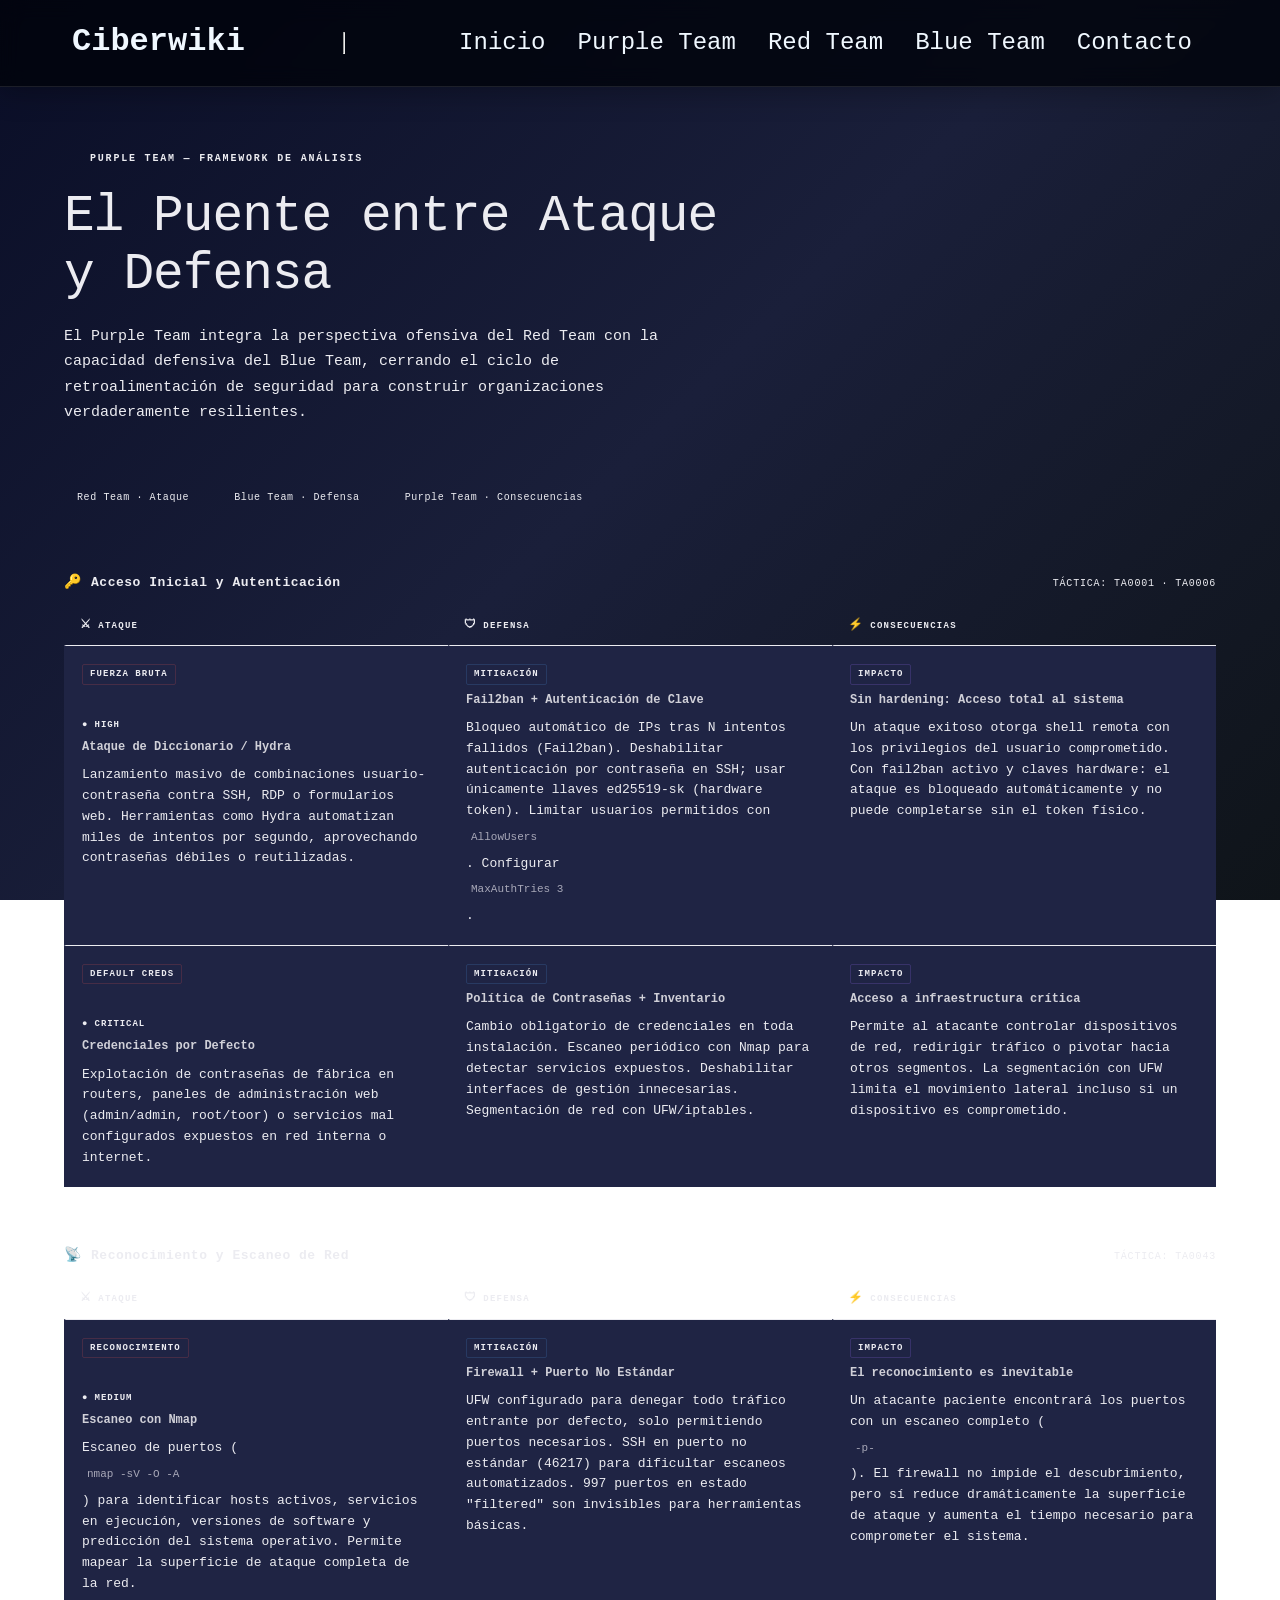
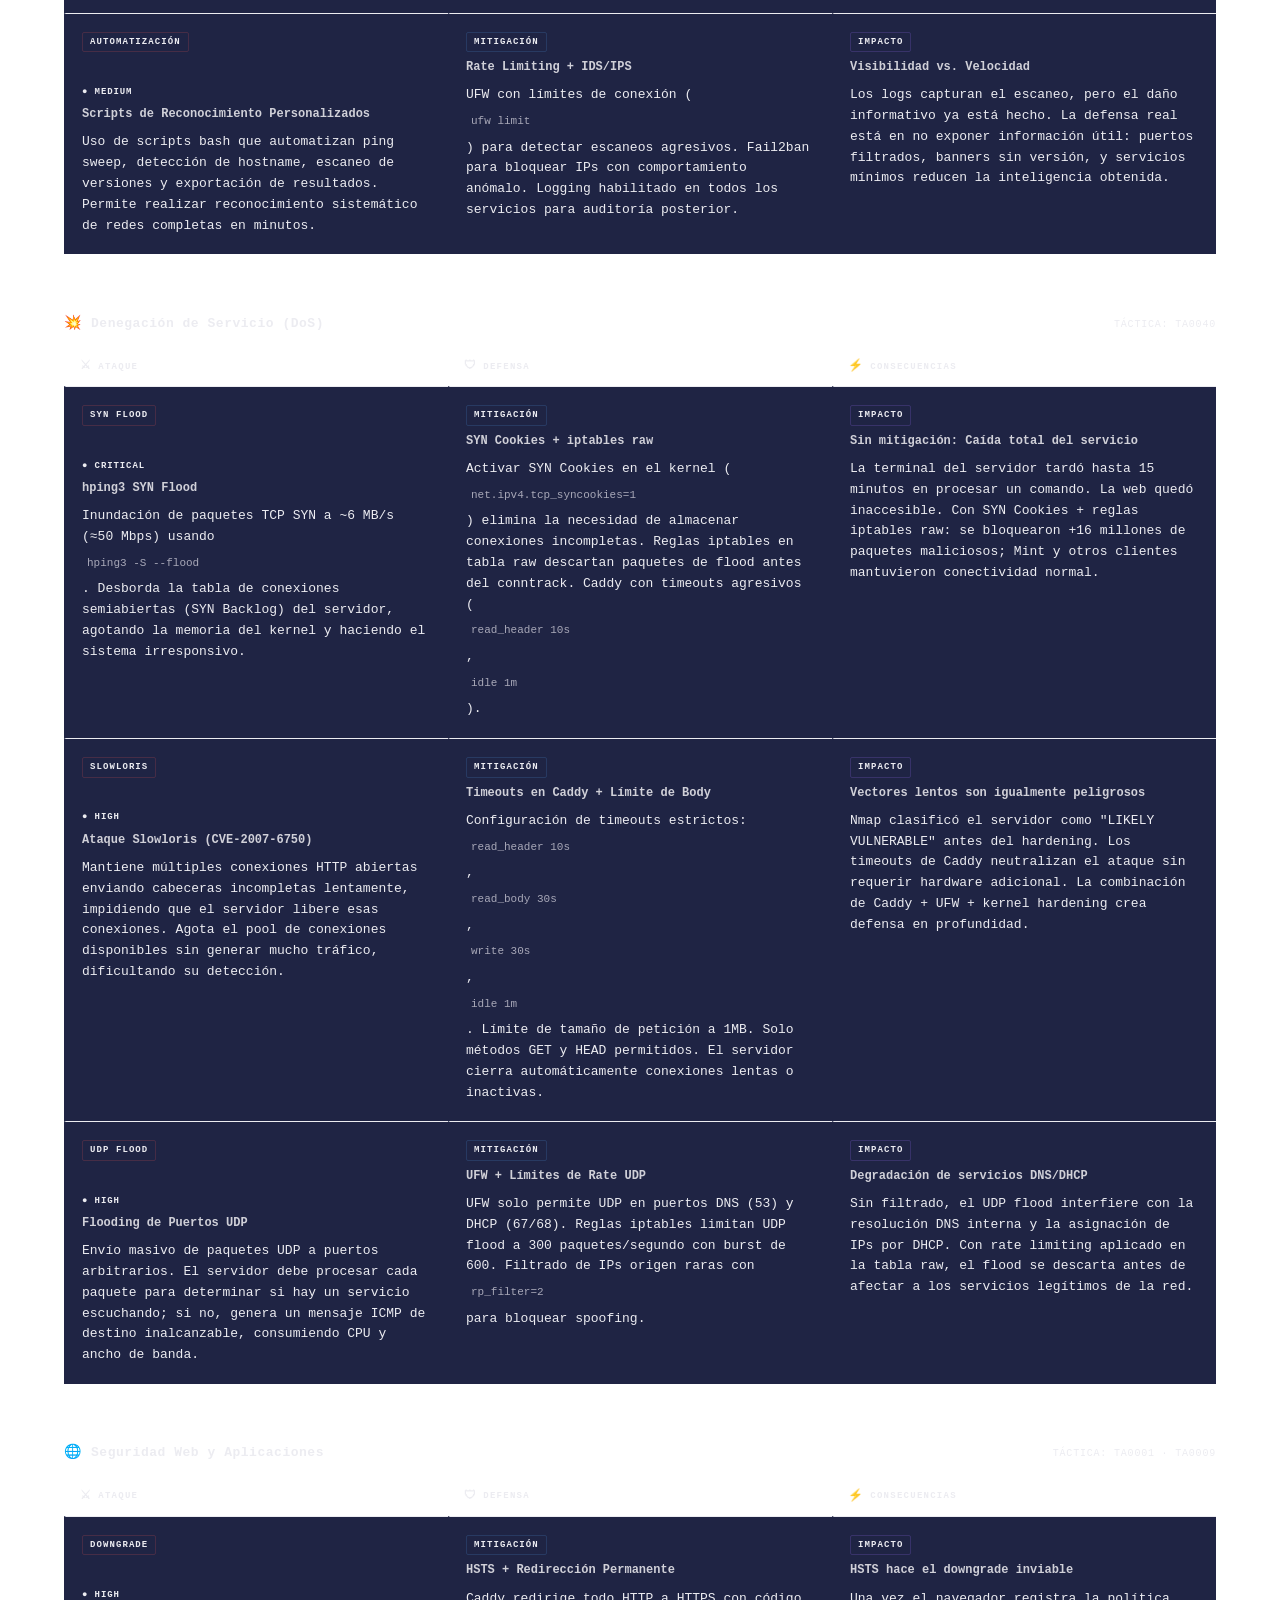
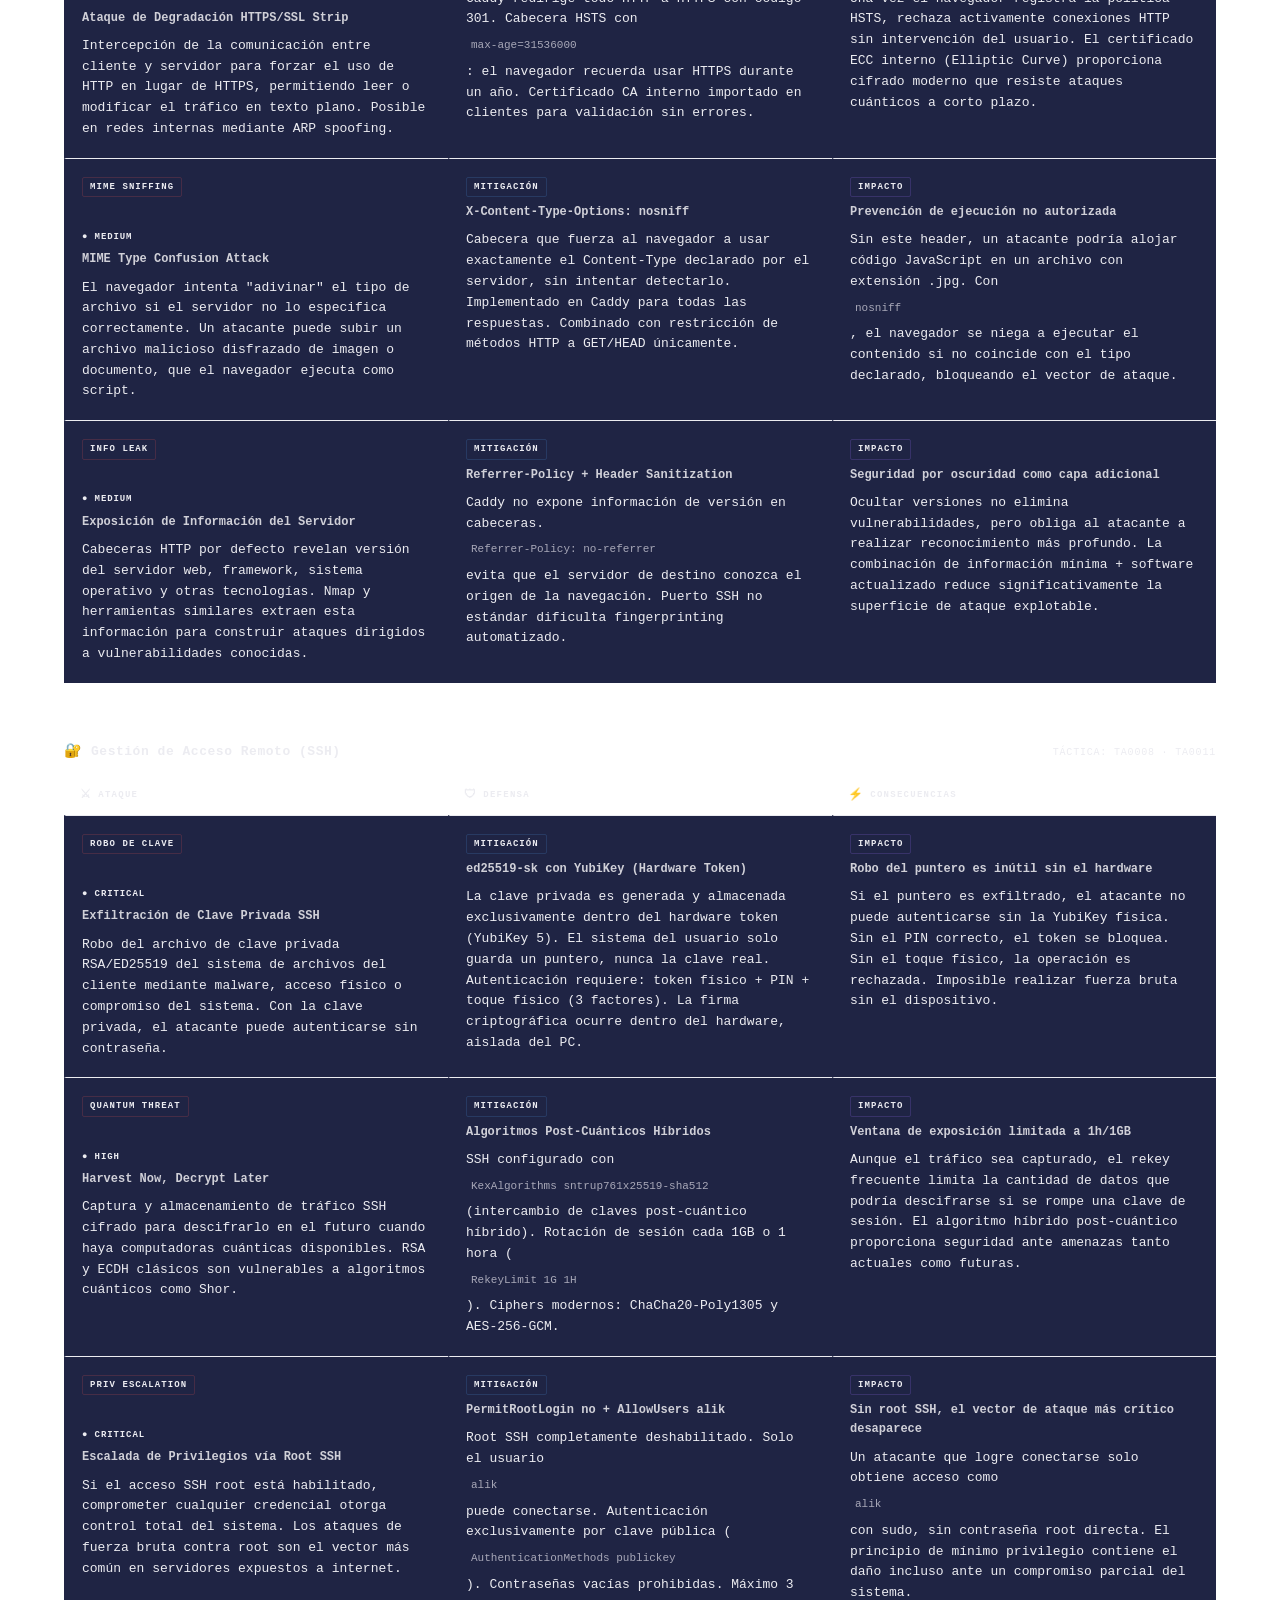
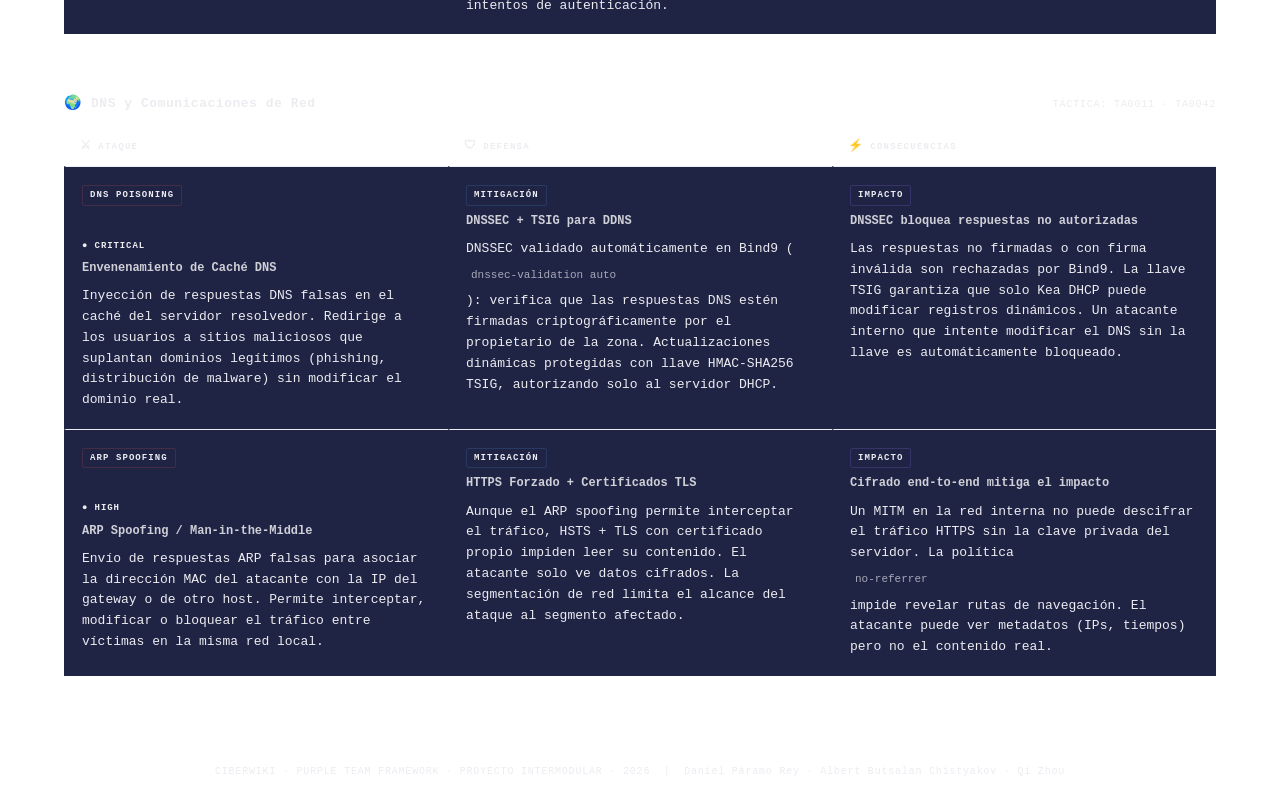
==== commit 5bb8473f: "Vesión 1.4 - Morado" ====
--- a/indice_purpleteam/index.html
+++ b/indice_purpleteam/index.html
@@ -3,16 +3,24 @@
 <head>
     <meta charset="UTF-8">
     <meta name="viewport" content="width=device-width, initial-scale=1.0">
+    <meta name="description" content="En el panorama digital actual, no basta con construir muros; hay que saber cómo derribarlos. Nuestra plataforma ofrece una suite de herramientas avanzada que fusiona la agilidad del Red Team con la solidez estratégica del Blue Team.">
+    <meta name="keywords" content="Vulnerabilidades,ciberseguridad,defender,atacar,EDR,SIEM,SOC,Pentesting">
+    <meta name="author" content="Qi Zhou">
+    <meta property="og:description" content="CiberWiki; una libroteca purple, sobre herramientas para apreder como defender y  atacar en las redes de hoy en dia">
+    <meta property="og:title" content="CiberWiki; libroteca de herramientas de ciberseguridad">
+    <meta property="og:type" content="article">
+    <meta property="og:image" content="imagenes/Logo.png">
     <link rel="stylesheet" href="stylesheet.css"> 
     <title>Purple Team</title>
 </head>
 <body>
  
 <header>
-  <a href="./index.html" class="logo">Ciber<span>wiki</span></a>
-          <nav>
+  <nav>
+    <a href="./index.html" class="logo">Ciberwiki</a>
+          <hr>
             <ul class="navegador">
-                <li class="nav"><a href="index.html">Inicio</a></li>
+                <li class="nav"><a href="../index.html">Inicio</a></li>
                 <li class="nav"><a href="../indice_purpleteam/index.html">Purple Team</a></li>
                 <li class="nav"><a href="../indice_redteam/index.html">Red Team</a></li>
                 <li class="nav"><a href="../indice_blueteam/indice2.html">Blue Team</a></li>
@@ -21,17 +29,6 @@
         </nav>
 </header>
 
-  <!-- NAV -->
-  <nav>
-    <a class="nav-brand" href="#">Ciberwiki</a>
-    <ul class="nav-links">
-      <li><a href="#">Inicio</a></li>
-      <li><a href="#">Red Team</a></li>
-      <li><a href="#">Blue Team</a></li>
-      <li><a href="#" class="active">Purple Team</a></li>
-      <li><a href="#">Contacto</a></li>
-    </ul>
-  </nav>
 
   <!-- HERO -->
   <section class="hero">
@@ -51,6 +48,7 @@
   <div class="table-wrapper">
 
     <!-- =================== SECCIÓN 1 =================== -->
+     <section class="section">
     <div class="section-header">
       <span class="section-icon" style="color:#ff6b6b">🔑</span>
       <h2>Acceso Inicial y Autenticación</h2>
@@ -99,7 +97,7 @@
         Permite al atacante controlar dispositivos de red, redirigir tráfico o pivotar hacia otros segmentos. La segmentación con UFW limita el movimiento lateral incluso si un dispositivo es comprometido.
       </div>
     </div>
-
+    
     <!-- =================== SECCIÓN 2 =================== -->
     <div class="section-header" style="margin-top:2.5rem">
       <span class="section-icon" style="color:#f39c12">📡</span>
@@ -400,6 +398,7 @@
     </div>
 
   </div><!-- /table-wrapper -->
+   </section>
 
   <footer>
     CIBERWIKI · PURPLE TEAM FRAMEWORK · PROYECTO INTERMODULAR · 2026 &nbsp;|&nbsp;
--- a/indice_purpleteam/stylesheet.css
+++ b/indice_purpleteam/stylesheet.css
@@ -0,0 +1,375 @@
+* {
+    margin: 0;
+    padding: 0;
+    box-sizing: border-box;
+    font-family: "Anonymous Pro", monospace;
+}
+html {
+  scroll-behavior: smooth;
+}
+hr {
+    margin: 1rem 0;
+}
+body {
+  line-height: 1.6;
+  background: linear-gradient(135deg, #0a0e27 0%, #1a1f3a 50%, #0f1419 100%);
+  background-attachment: fixed;
+  color: #ececf1;
+}
+header {
+  backdrop-filter: blur(10px);
+  -webkit-backdrop-filter: blur(10px);
+  box-shadow: 0 4px 30px rgba(0, 0, 0, 0.3);
+  background: rgba(1, 3, 10, 0.8);
+  position: sticky;
+  top: 0;
+  z-index: 1000;
+  border-bottom: 1px solid rgba(255, 255, 255, 0.1);
+}
+nav{
+  display: flex;
+  justify-content: space-between;
+  padding: 1rem 2rem;
+  max-width: 1200px;
+  margin: 0 auto;
+}
+.nav {
+  padding: 0.5rem 1rem;
+  border-radius: 8px;
+  transition: all 0.3s ease;
+}
+.nav a {
+    font-family: "Anonymous Pro", monospace;
+}
+.nav:hover {
+    background: rgba(0, 255, 255, 0.1);
+    transform: translateY(-2px);
+    box-shadow: 0 4px 12px rgba(0, 255, 255, 0.2);
+}
+.logo {
+    font-size: 2rem;
+    font-weight: bold;
+    color: aliceblue;
+    text-decoration: none;
+    transition: all 0.3s ease;
+}
+.logo:hover {
+    color: rgb(119, 0, 255);
+    transform: scale(1.05);
+}
+
+.navegador {
+  display: flex;
+  list-style: none;
+}
+.navegador a {
+    text-decoration: none;
+    color: aliceblue;
+    font-size: 1.5rem;
+    transition: all 0.3s ease;
+    position: relative;
+}
+.navegador a::after {
+    content: "";
+    position: absolute;
+    bottom: -5px;
+    left: 0;
+    width: 0;
+    height: 2px;
+    background: linear-gradient(90deg, aqua, #00ffff);
+    transition: width 0.3s ease;
+}
+
+.navegador a:hover::after {
+    width: 100%;
+}
+
+.navegador a:hover {
+    color: aqua;
+}
+.hero {
+  max-width: 1200px;
+  margin: 0 auto;
+  padding: 4rem 1.5rem 3rem;
+  border-bottom: 1px solid var(--border);
+}
+ 
+.hero-badge {
+  font-family: var(--mono);
+  font-size: 10px;
+  font-weight: 600;
+  letter-spacing: 0.18em;
+  text-transform: uppercase;
+  color: var(--purp);
+  margin-bottom: 1.2rem;
+  display: flex;
+  align-items: center;
+  gap: 8px;
+}
+ 
+.hero-badge::before {
+  content: '';
+  display: inline-block;
+  width: 18px;
+  height: 1px;
+  background: var(--purp);
+  opacity: 0.6;
+}
+ 
+.hero h1 {
+  font-family: var(--sans);
+  font-size: clamp(2rem, 4vw, 3.2rem);
+  font-weight: 300;
+  letter-spacing: -0.02em;
+  line-height: 1.15;
+  color: #ececf1;
+  margin-bottom: 1.2rem;
+}
+ 
+.hero p {
+  font-size: 15px;
+  font-weight: 300;
+  color: var(--text-dim);
+  max-width: 600px;
+  line-height: 1.7;
+}
+ 
+.legend {
+  max-width: 1200px;
+  margin: 0 auto;
+  padding: 1rem 1.5rem;
+  display: flex;
+  gap: 2rem;
+  border-bottom: 1px solid var(--border);
+}
+ 
+.legend-item {
+  display: flex;
+  align-items: center;
+  gap: 7px;
+  font-family: var(--mono);
+  font-size: 10px;
+  font-weight: 500;
+  letter-spacing: 0.06em;
+  color: var(--text-dim);
+}
+ 
+.legend-dot {
+  width: 6px;
+  height: 6px;
+  border-radius: 50%;
+  flex-shrink: 0;
+}
+ 
+.dot-red  { background: var(--red); }
+.dot-blue { background: var(--blue); }
+.dot-purp { background: var(--purp); }
+ 
+
+.table-wrapper {
+  max-width: 1200px;
+  margin: 0 auto;
+  padding: 2rem 1.5rem 4rem;
+}
+ 
+.section-header {
+  display: flex;
+  align-items: baseline;
+  gap: 10px;
+  padding: 1.2rem 0 0.8rem;
+  border-bottom: 1px solid var(--border);
+  margin-bottom: 0;
+}
+ 
+.section-icon {
+  font-size: 14px;
+  line-height: 1;
+}
+ 
+.section-header h2 {
+  font-family: var(--sans);
+  font-size: 13px;
+  font-weight: 600;
+  letter-spacing: 0.04em;
+  color: #ececf1;
+}
+ 
+.section-header span:last-child {
+  font-family: var(--mono);
+  font-size: 10px;
+  color: var(--text-muted);
+  letter-spacing: 0.08em;
+  margin-left: auto;
+}
+ 
+.pt-grid {
+  display: grid;
+  grid-template-columns: repeat(3, 1fr);
+  border-left: 1px solid var(--border);
+}
+ .pt-cell {
+    border: solid 1px ;
+ }
+.section .pt-cell {
+    background-color:#1f2444;
+}
+
+.col-header {
+  padding: 10px 16px;
+  font-family: var(--mono);
+  font-size: 9px;
+  font-weight: 600;
+  letter-spacing: 0.14em;
+  text-transform: uppercase;
+  border-right: 1px solid var(--border);
+  border-bottom: 1px solid var(--border);
+  display: flex;
+  align-items: center;
+  gap: 6px;
+}
+ 
+.col-header.attack  { color: var(--red);  background: var(--red-bg); }
+.col-header.defense { color: var(--blue); background: var(--blue-bg); }
+.col-header.conseq  { color: var(--purp); background: var(--purp-bg); }
+ 
+.col-icon { font-size: 12px; }
+ 
+/* Cells */
+.pt-cell {
+  padding: 18px 16px;
+  font-size: 13px;
+  line-height: 1.6;
+  border-right: 1px solid var(--border);
+  border-bottom: 1px solid var(--border);
+  vertical-align: top;
+  display: flex;
+  flex-direction: column;
+  gap: 6px;
+  transition: background 0.12s;
+}
+ 
+.pt-cell:hover {
+  background: var(--surface-2);
+}
+ 
+.pt-cell.attack  { border-left: 2px solid transparent; }
+.pt-cell.defense { border-left: 2px solid transparent; }
+.pt-cell.conseq  { border-left: 2px solid transparent; }
+ 
+ 
+.pt-cell strong {
+  font-family: var(--sans);
+  font-size: 12px;
+  font-weight: 600;
+  color: #d0d0d8;
+  display: block;
+  margin-bottom: 2px;
+}
+ 
+.pt-cell code {
+  font-family: var(--mono);
+  font-size: 11px;
+  background: var(--surface-2);
+  border: 1px solid var(--border-2);
+  padding: 1px 5px;
+  border-radius: 2px;
+  color: #a8a8b8;
+}
+ 
+/* ── Tags ──────────────────────────────────────────────────── */
+.tag {
+  font-family: var(--mono);
+  font-size: 9px;
+  font-weight: 600;
+  letter-spacing: 0.12em;
+  text-transform: uppercase;
+  padding: 2px 7px;
+  border-radius: 2px;
+  display: inline-block;
+  width: fit-content;
+}
+ 
+.tag-red  { color: var(--red);  background: var(--red-bg);  border: 1px solid rgba(224,82,82,0.2); }
+.tag-blue { color: var(--blue); background: var(--blue-bg); border: 1px solid rgba(74,144,217,0.2); }
+.tag-purp { color: var(--purp); background: var(--purp-bg); border: 1px solid rgba(155,109,255,0.2); }
+ 
+/* ── Severity ──────────────────────────────────────────────── */
+.severity {
+  font-family: var(--mono);
+  font-size: 9px;
+  font-weight: 600;
+  letter-spacing: 0.1em;
+}
+ 
+.sev-critical { color: var(--sev-crit); }
+.sev-high     { color: var(--sev-high); }
+.sev-medium   { color: var(--sev-med); }
+ 
+/* ── Footer ────────────────────────────────────────────────── */
+footer {
+  border-top: 1px solid var(--border);
+  text-align: center;
+  padding: 1.5rem;
+  font-family: var(--mono);
+  font-size: 10px;
+  color: var(--text-muted);
+  letter-spacing: 0.08em;
+}
+ 
+/* ── Scrollbar ─────────────────────────────────────────────── */
+::-webkit-scrollbar { width: 6px; }
+::-webkit-scrollbar-track { background: var(--bg); }
+::-webkit-scrollbar-thumb { background: var(--border-2); border-radius: 3px; }
+::-webkit-scrollbar-thumb:hover { background: #3a3a4a; }
+ 
+/* ── Responsive ────────────────────────────────────────────── */
+@media (max-width: 900px) {
+  .pt-grid {
+    grid-template-columns: 1fr;
+  }
+ 
+}
+ 
+@media (max-width: 600px) {
+  .hero { padding: 2.5rem 1rem 2rem; }
+  .table-wrapper { padding: 1rem 1rem 3rem; }
+  .legend { gap: 1.2rem; flex-wrap: wrap; }
+}
+
+@media screen and (max-width: 1024px) {
+  header a{
+    font-size: medium;
+  }
+  .logo {
+    font-size: 1.5rem;
+    padding: 1rem;
+  }
+}
+
+@media screen and (max-width: 820px){
+  nav {
+    flex-direction: column;
+    padding: 1rem;
+    text-align: center;
+  }
+  nav hr{
+    margin-bottom: 1rem;
+  }
+  .navegador {
+    flex-direction: column;
+    text-align: center;
+    gap: 1rem;
+  }
+  #hero{
+    background-size: contain;
+    background-repeat: no-repeat;
+  }
+  #hero p{
+    font-size: 1.5rem;
+  }
+  header {
+    position: relative;
+  }
+
+}
+
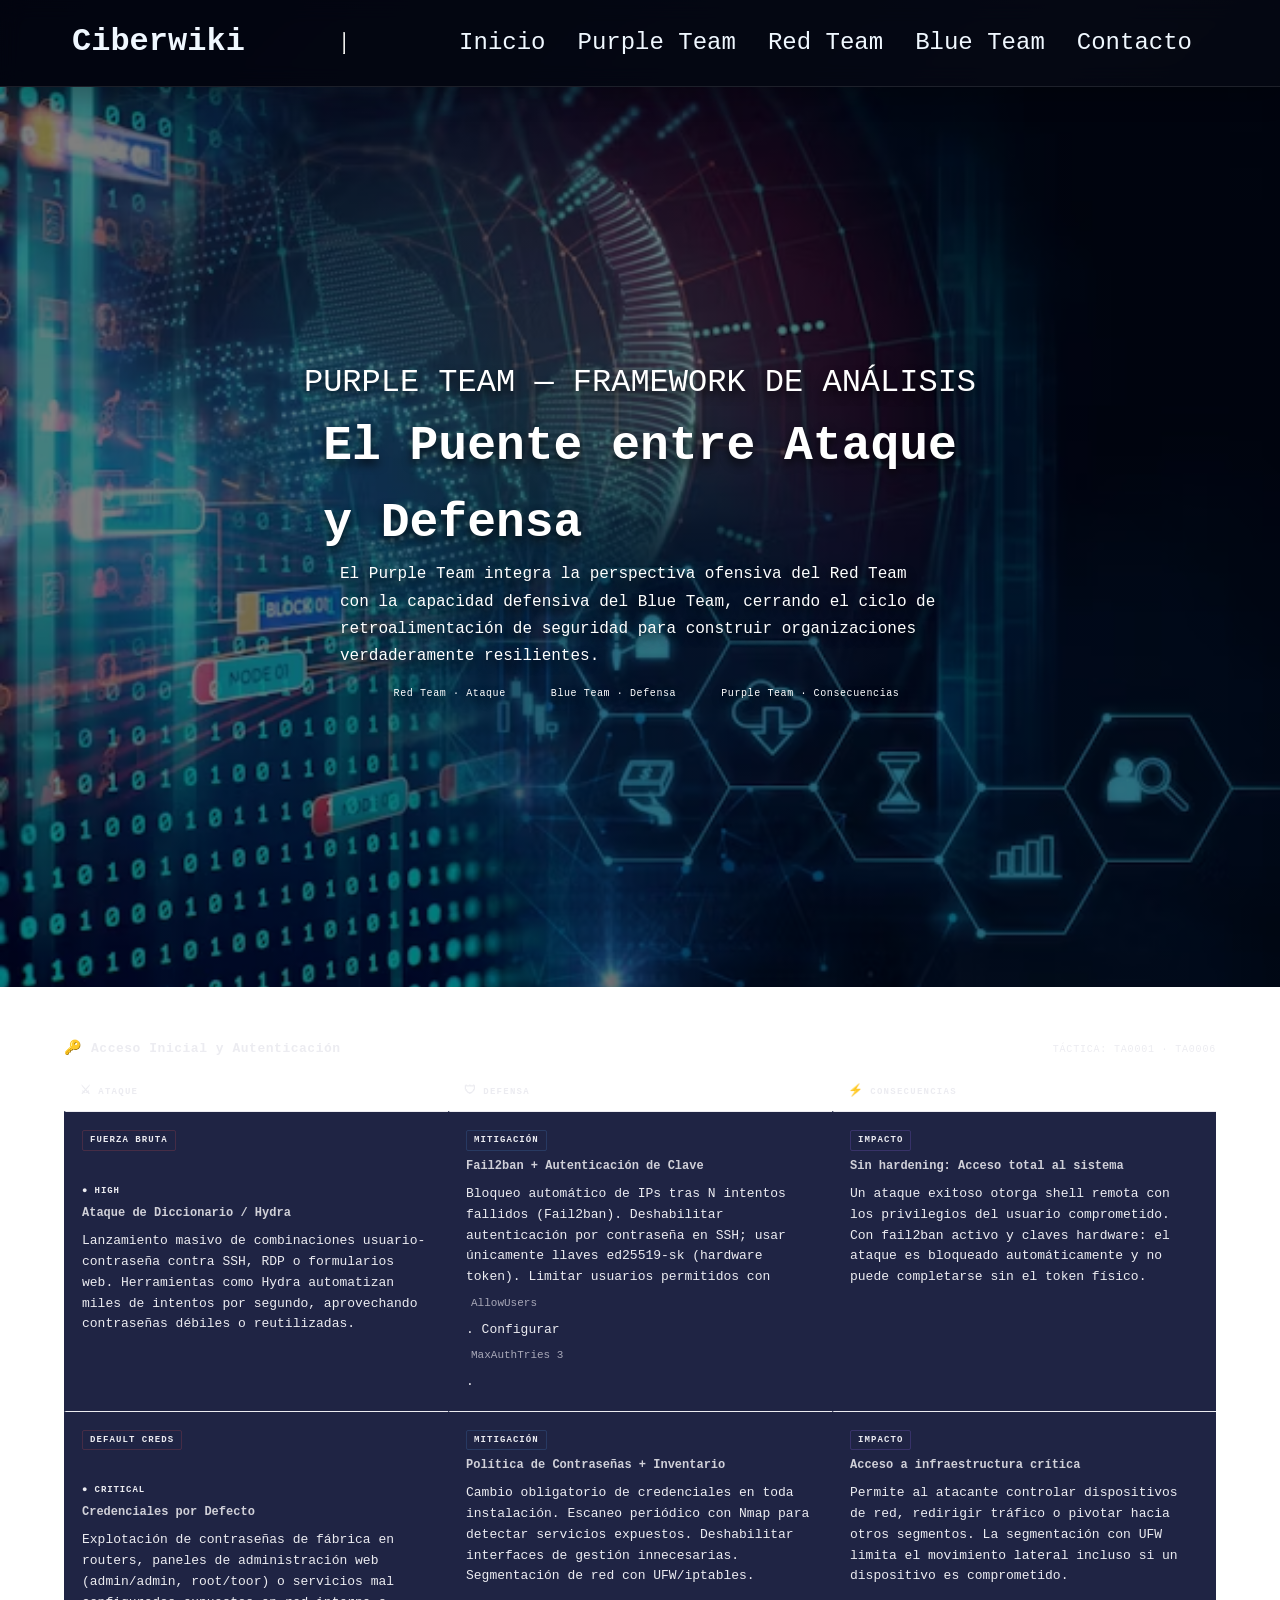
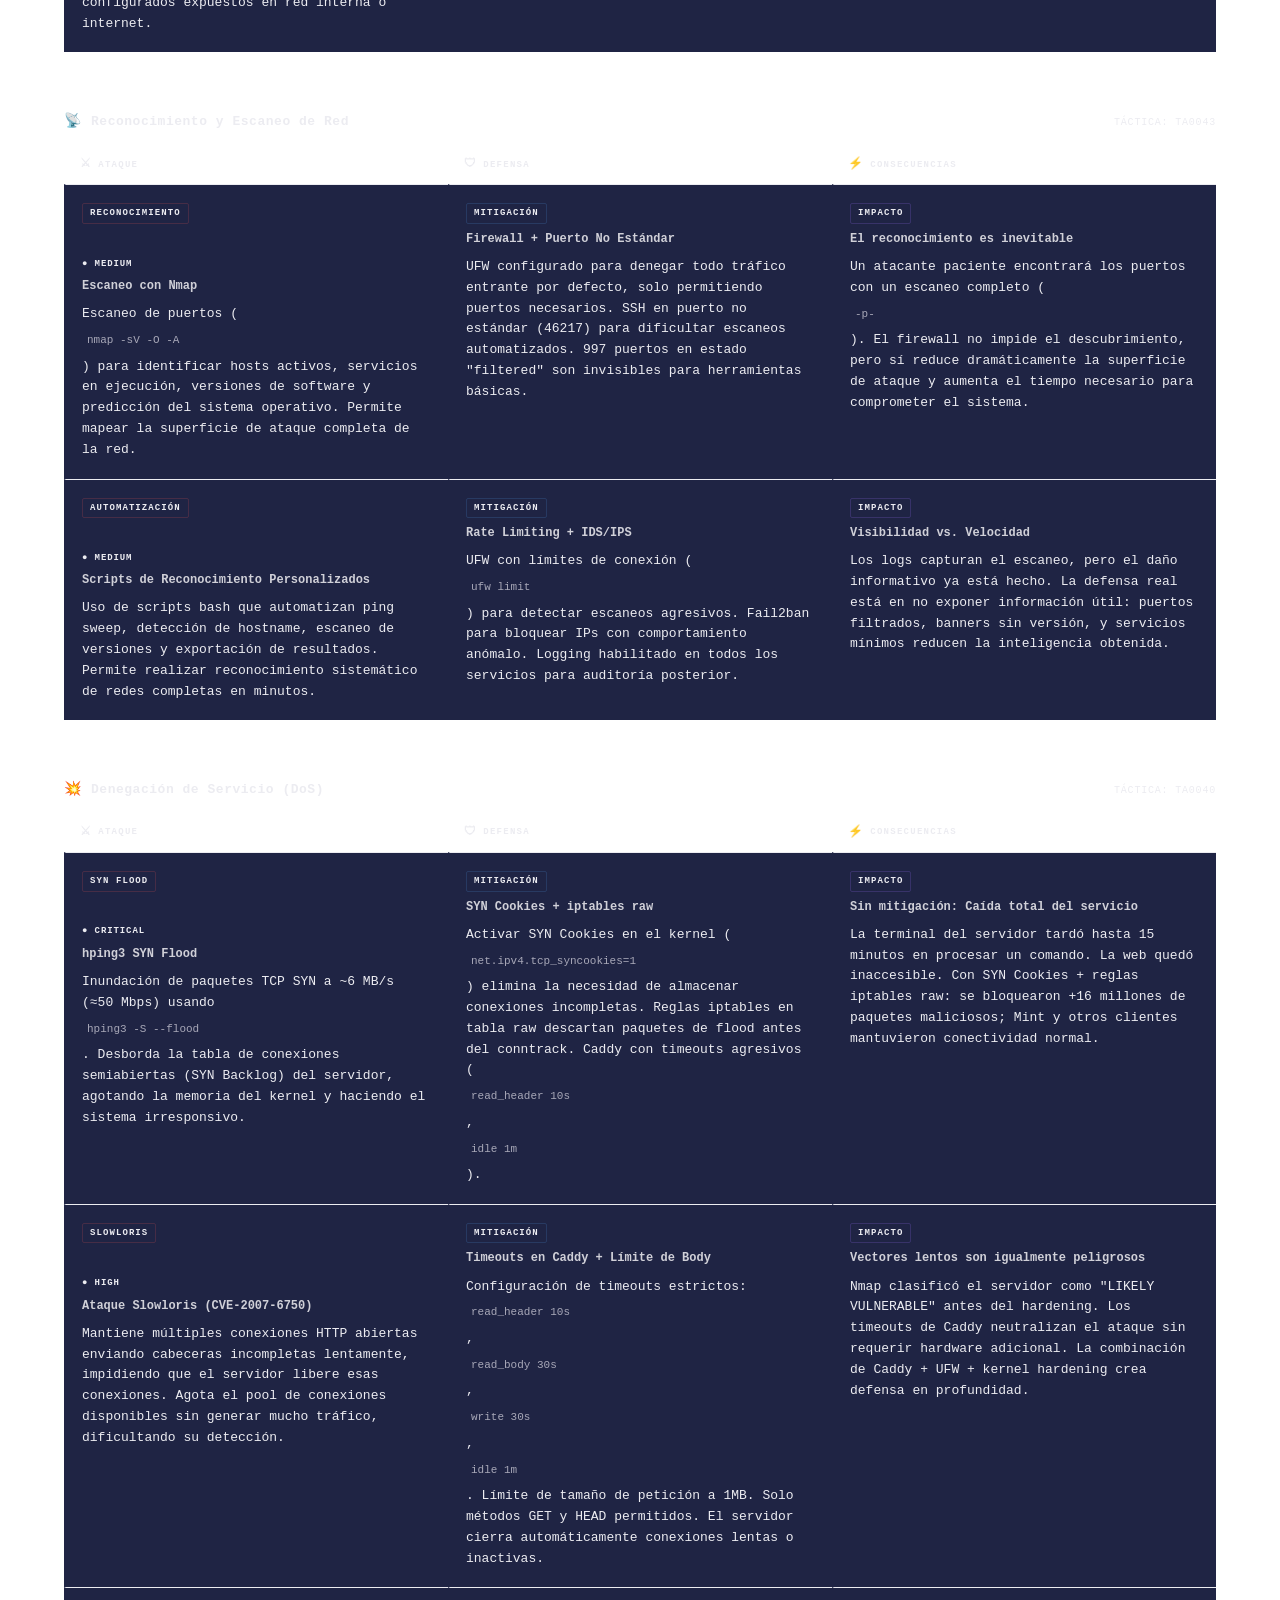
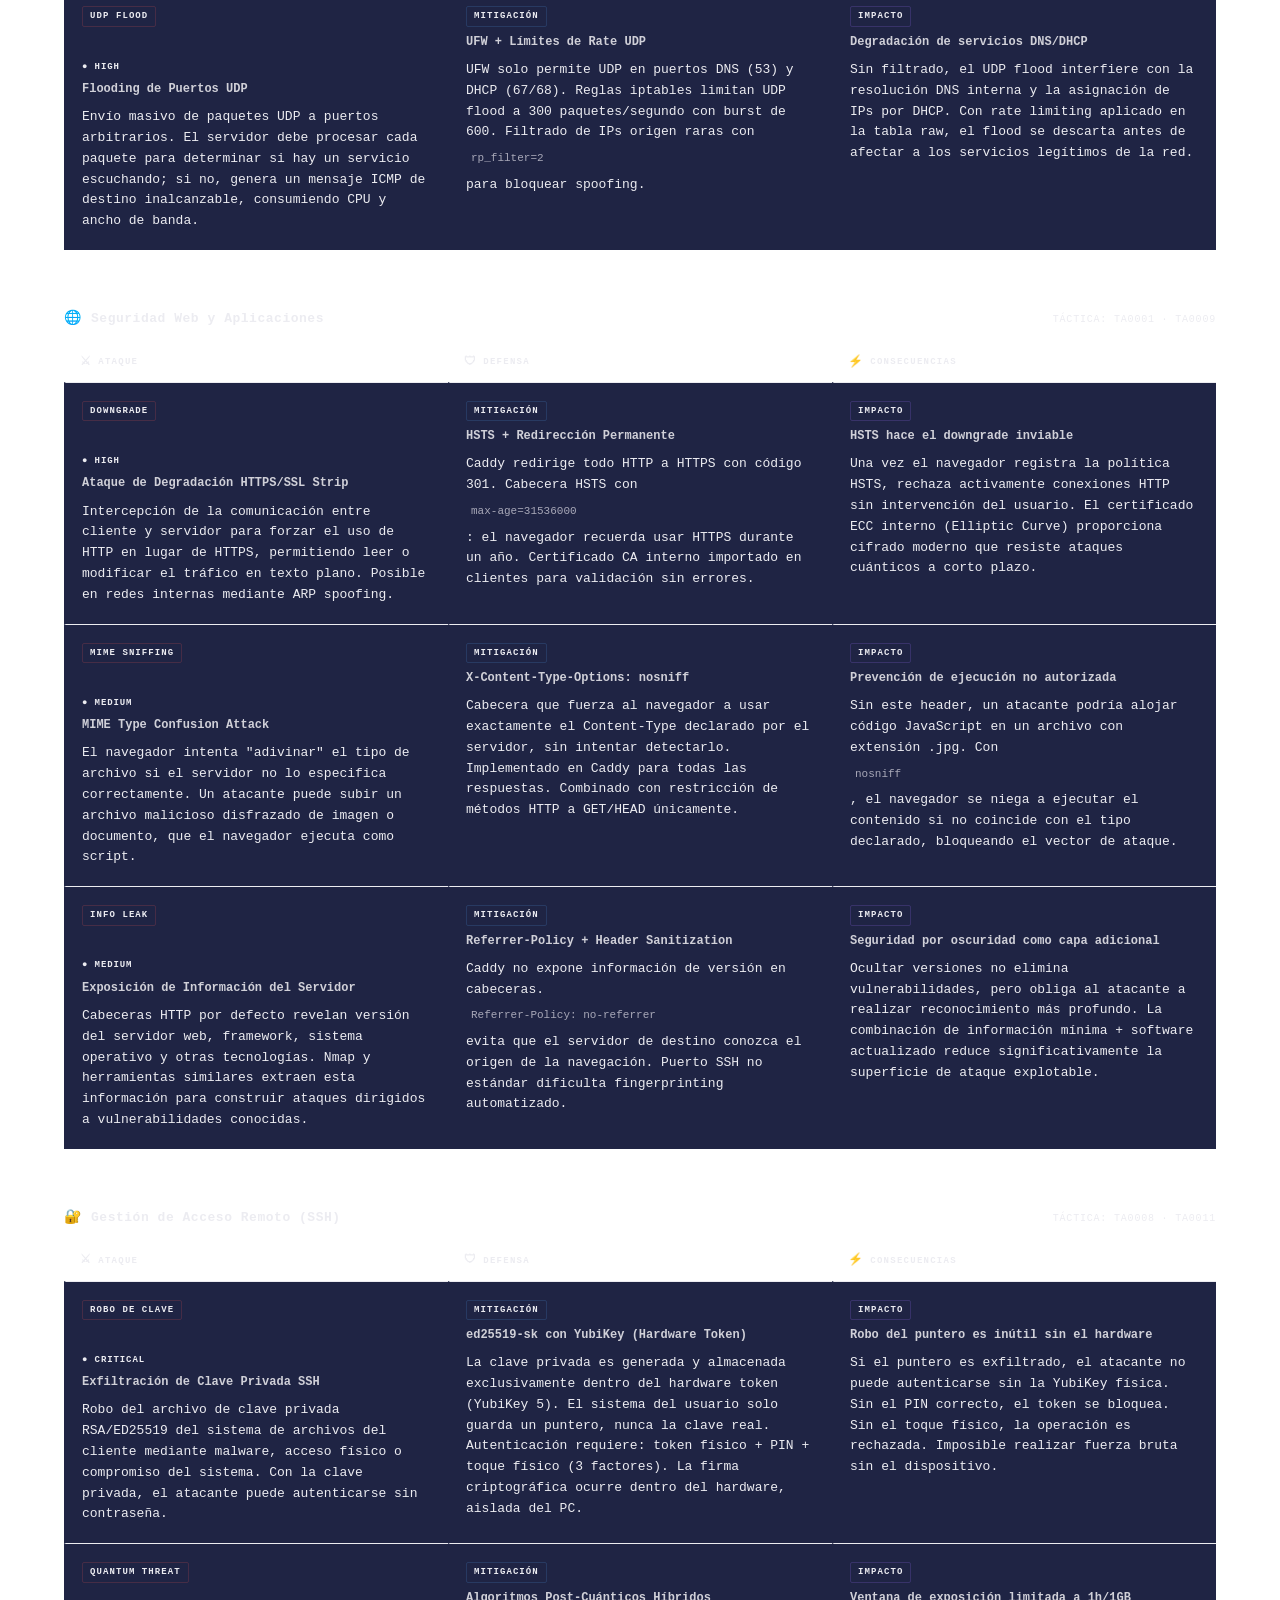
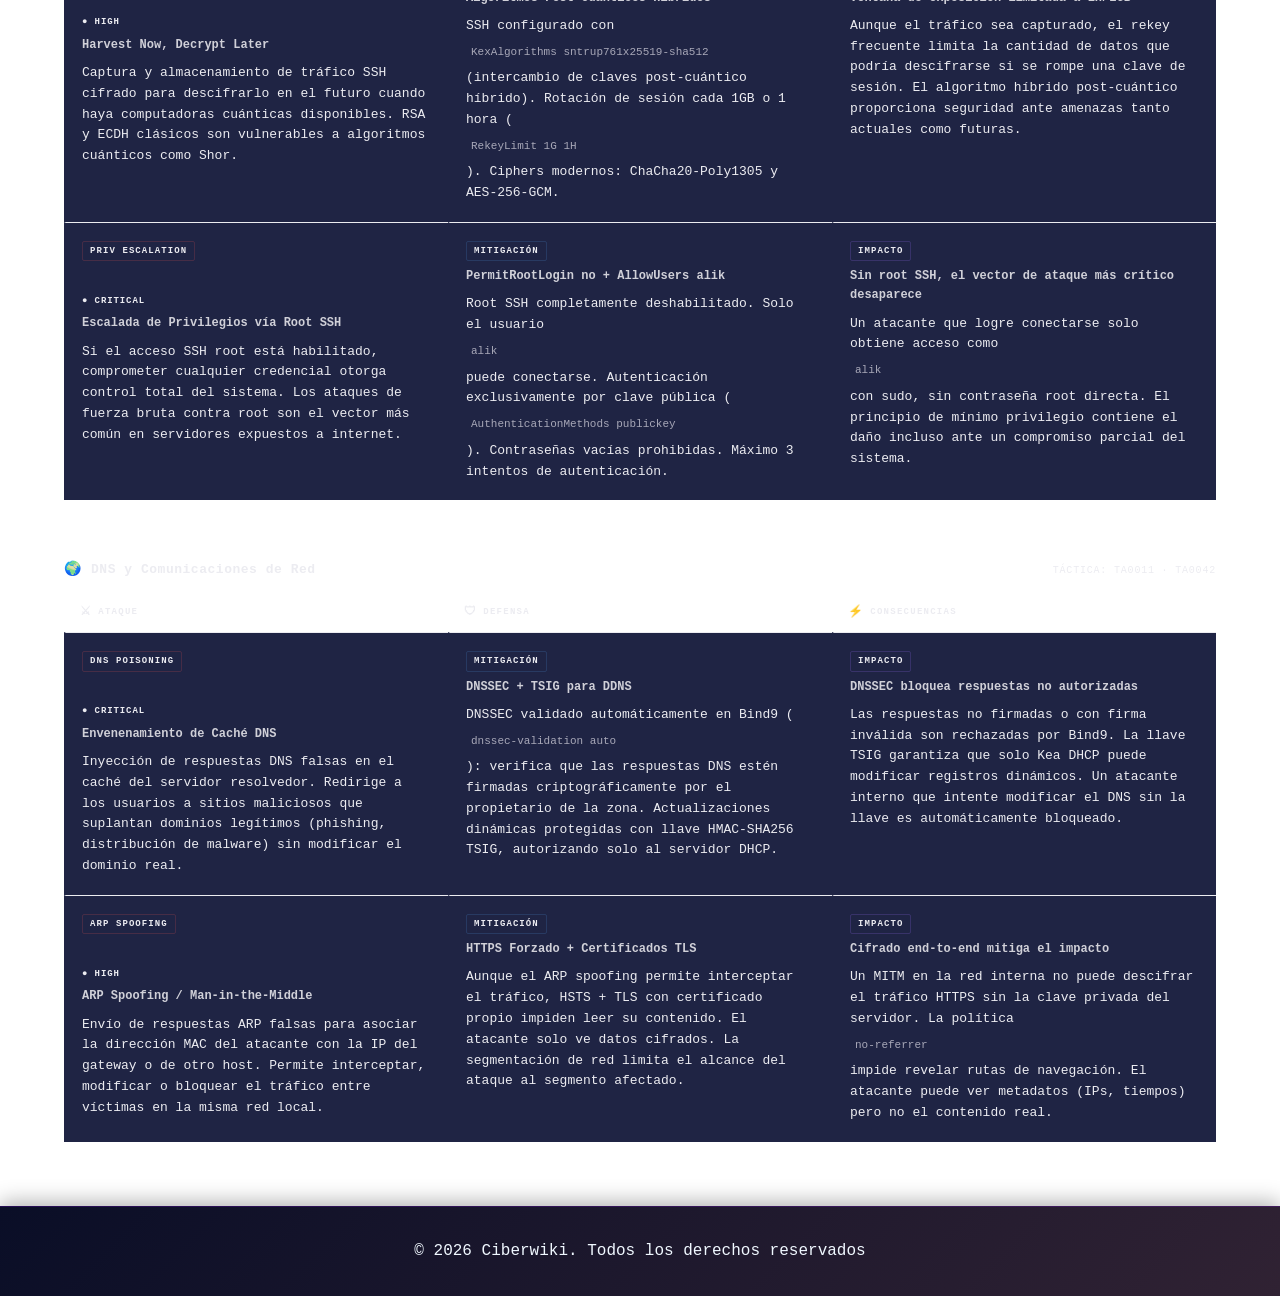
==== commit 4e7c5497: "Vesión-Final-Morado" ====
--- a/indice_purpleteam/index.html
+++ b/indice_purpleteam/index.html
@@ -35,14 +35,12 @@
     <div class="hero-badge">PURPLE TEAM — FRAMEWORK DE ANÁLISIS</div>
     <h1>El Puente entre Ataque<br>y Defensa</h1>
     <p>El Purple Team integra la perspectiva ofensiva del Red Team con la capacidad defensiva del Blue Team, cerrando el ciclo de retroalimentación de seguridad para construir organizaciones verdaderamente resilientes.</p>
+    <div class="legend">
+    <div class="legend-item"><div class="legend-dot dot-red"></div><a>Red Team · Ataque</a></div>
+    <div class="legend-item"><div class="legend-dot dot-blue"></div><a>Blue Team · Defensa</a></div>
+    <div class="legend-item"><div class="legend-dot dot-purp"></div><a>Purple Team · Consecuencias</a></div>
+  </div>
   </section>
-
-  <!-- LEYENDA -->
-  <div class="legend">
-    <div class="legend-item"><div class="legend-dot dot-red"></div>Red Team · Ataque</div>
-    <div class="legend-item"><div class="legend-dot dot-blue"></div>Blue Team · Defensa</div>
-    <div class="legend-item"><div class="legend-dot dot-purp"></div>Purple Team · Consecuencias</div>
-  </div>
 
   <!-- TABLA PRINCIPAL -->
   <div class="table-wrapper">
@@ -401,9 +399,8 @@
    </section>
 
   <footer>
-    CIBERWIKI · PURPLE TEAM FRAMEWORK · PROYECTO INTERMODULAR · 2026 &nbsp;|&nbsp;
-    Daniel Páramo Rey · Albert Butsalan Chistyakov · Qi Zhou
-  </footer>
+        <p>&copy; 2026 Ciberwiki. Todos los derechos reservados</p>
+    </footer>
 
  
 </body>
--- a/indice_purpleteam/stylesheet.css
+++ b/indice_purpleteam/stylesheet.css
@@ -42,9 +42,9 @@
     font-family: "Anonymous Pro", monospace;
 }
 .nav:hover {
-    background: rgba(0, 255, 255, 0.1);
+    background: rgba(64, 0, 255, 0.1);
     transform: translateY(-2px);
-    box-shadow: 0 4px 12px rgba(0, 255, 255, 0.2);
+    box-shadow: 0 4px 12px rgba(34, 0, 188, 0.2);
 }
 .logo {
     font-size: 2rem;
@@ -76,7 +76,7 @@
     left: 0;
     width: 0;
     height: 2px;
-    background: linear-gradient(90deg, aqua, #00ffff);
+    background: linear-gradient(90deg, rgb(76, 39, 151), #25198e);
     transition: width 0.3s ease;
 }
 
@@ -85,50 +85,25 @@
 }
 
 .navegador a:hover {
-    color: aqua;
+    color: rgb(132, 0, 255);
 }
 .hero {
-  max-width: 1200px;
-  margin: 0 auto;
-  padding: 4rem 1.5rem 3rem;
-  border-bottom: 1px solid var(--border);
-}
- 
-.hero-badge {
-  font-family: var(--mono);
-  font-size: 10px;
-  font-weight: 600;
-  letter-spacing: 0.18em;
-  text-transform: uppercase;
-  color: var(--purp);
-  margin-bottom: 1.2rem;
-  display: flex;
-  align-items: center;
-  gap: 8px;
-}
- 
-.hero-badge::before {
-  content: '';
-  display: inline-block;
-  width: 18px;
-  height: 1px;
-  background: var(--purp);
-  opacity: 0.6;
-}
- 
-.hero h1 {
-  font-family: var(--sans);
-  font-size: clamp(2rem, 4vw, 3.2rem);
-  font-weight: 300;
-  letter-spacing: -0.02em;
-  line-height: 1.15;
-  color: #ececf1;
-  margin-bottom: 1.2rem;
-}
+    height: 100vh;
+    display: flex;
+    flex-direction: column;
+    justify-content: center;
+    align-items: center;
+    color: white;
+    text-shadow: 0 5px 10px rgba(0, 0, 0, 0.682);
+    font-size: 2rem;
+   background: linear-gradient(rgb(0, 0, 0, 0.5), rgb(0, 0, 0, 0.5)), url(../imagenes/pupple/fondo-pupple.avif) center/cover no-repeat;
+}
+ 
+
+ 
  
 .hero p {
-  font-size: 15px;
-  font-weight: 300;
+  font-size: 1rem;
   color: var(--text-dim);
   max-width: 600px;
   line-height: 1.7;
@@ -140,6 +115,7 @@
   padding: 1rem 1.5rem;
   display: flex;
   gap: 2rem;
+  font-size: 0.5rem;
   border-bottom: 1px solid var(--border);
 }
  
@@ -160,12 +136,16 @@
   border-radius: 50%;
   flex-shrink: 0;
 }
- 
-.dot-red  { background: var(--red); }
-.dot-blue { background: var(--blue); }
-.dot-purp { background: var(--purp); }
- 
-
+.legend-item a :first-child{
+  color: red;
+}
+.legend-item a :nth-child(2) {
+  color: blue;
+}
+.legend-item a :last-child {
+  color: purple;
+}
+ 
 .table-wrapper {
   max-width: 1200px;
   margin: 0 auto;
@@ -307,13 +287,12 @@
  
 /* ── Footer ────────────────────────────────────────────────── */
 footer {
-  border-top: 1px solid var(--border);
-  text-align: center;
-  padding: 1.5rem;
-  font-family: var(--mono);
-  font-size: 10px;
-  color: var(--text-muted);
-  letter-spacing: 0.08em;
+    background: linear-gradient(135deg, #0a0e27 0%, rgb(48, 34, 51) 100%);
+    color: aliceblue;
+    padding: 2rem;
+    text-align: center;
+    border-top: 1px solid rgba(128, 0, 255, 0.2);
+    box-shadow: 0 -4px 20px rgba(0, 0, 0, 0.3);
 }
  
 /* ── Scrollbar ─────────────────────────────────────────────── */
@@ -338,12 +317,18 @@
 
 @media screen and (max-width: 1024px) {
   header a{
-    font-size: medium;
-  }
+    font-size: small;
+  }
+        header {
+        position: relative;
+    }
   .logo {
     font-size: 1.5rem;
     padding: 1rem;
   }
+  .hero {
+        font-size: 1.4rem;
+    }
 }
 
 @media screen and (max-width: 820px){
